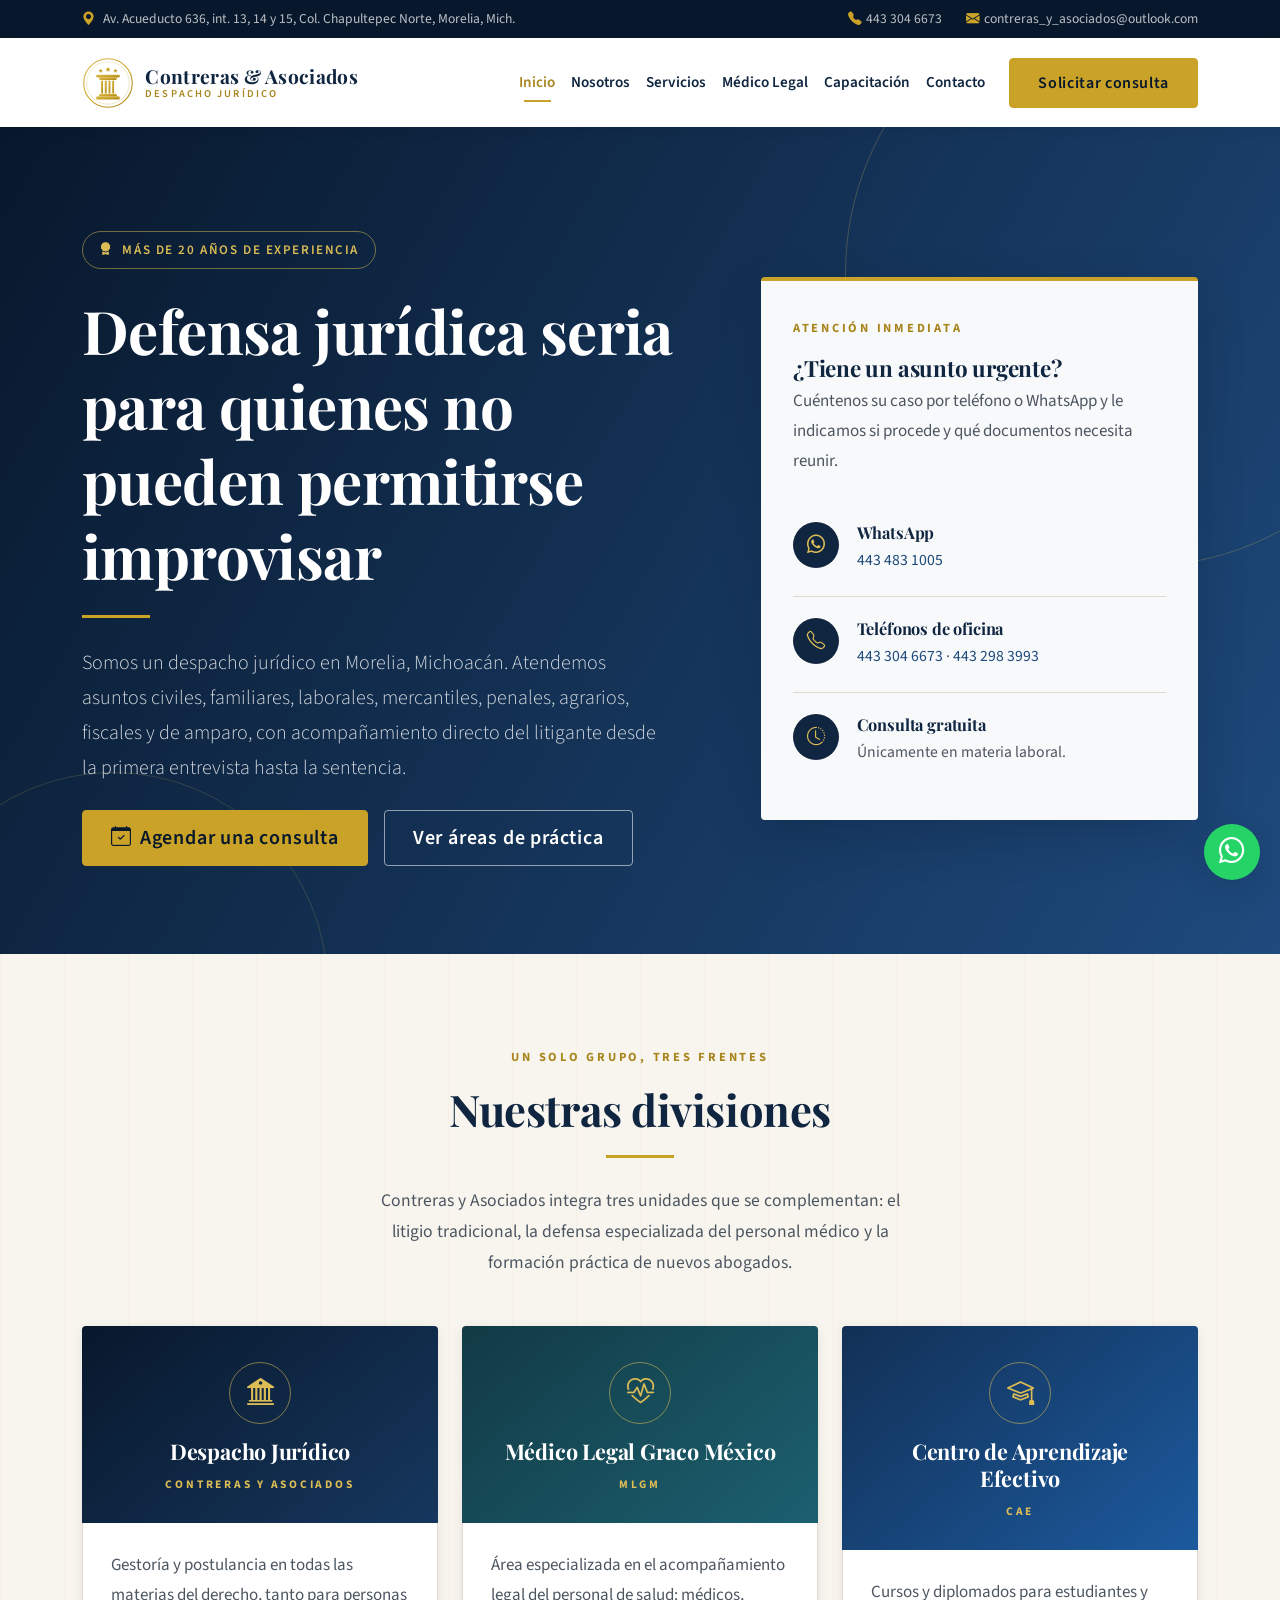
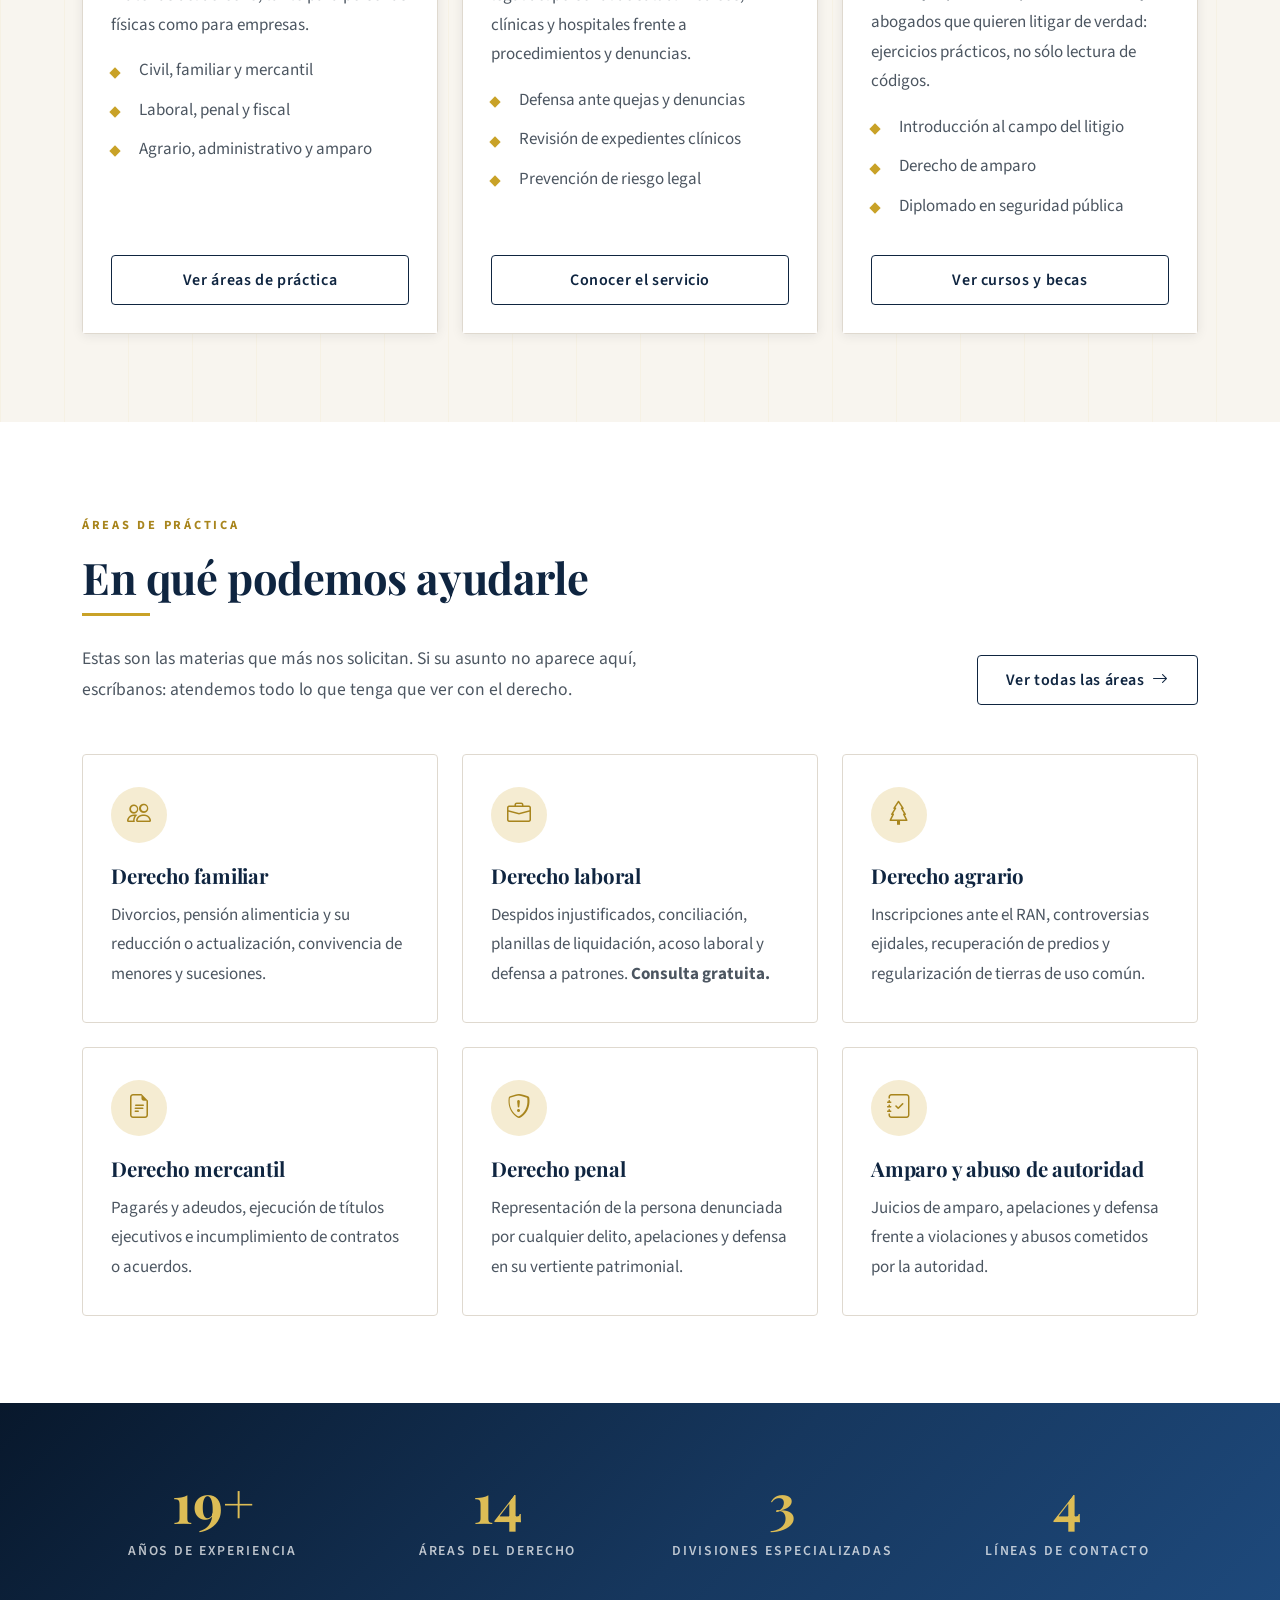
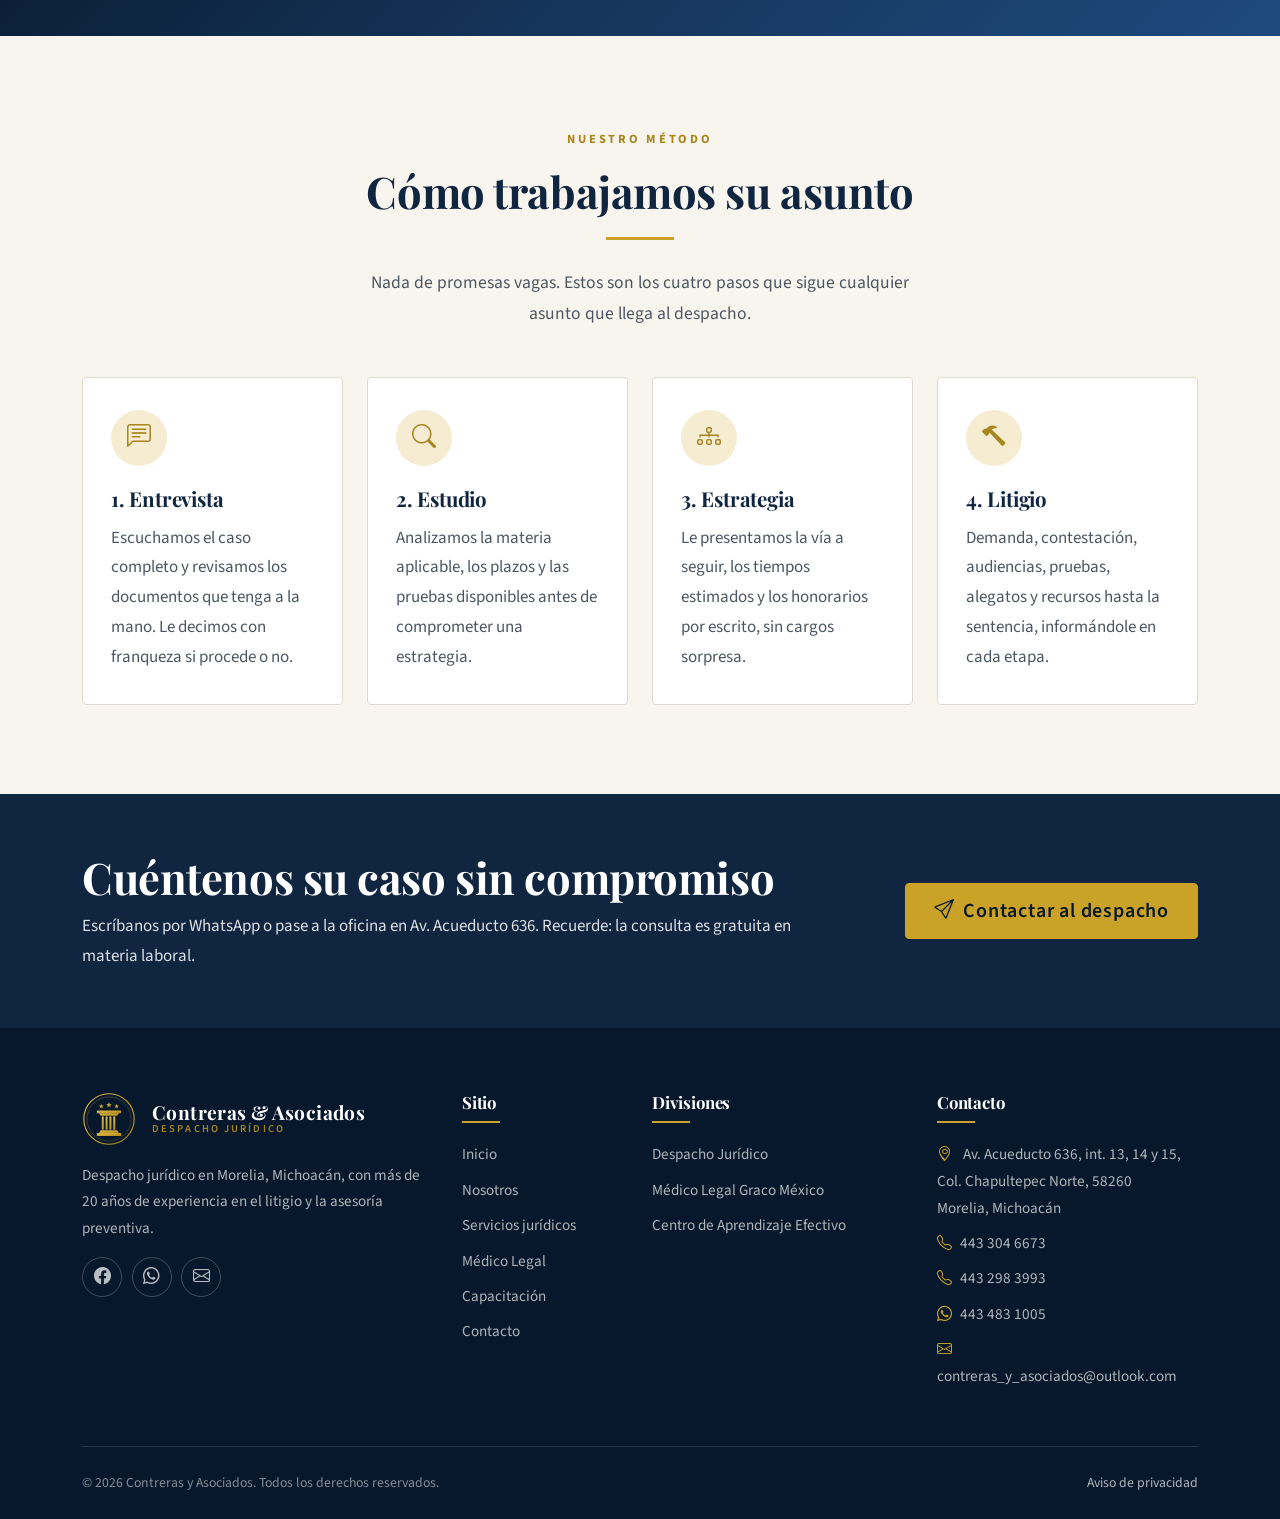
==== index.html @ 9a917458 "feat: sitio web institucional de Contreras y Asociados Sitio estatico con HTML, Bootstrap 5 y JavaSc" ====
<!DOCTYPE html>
<html lang="es-MX">
<head>
  <meta charset="utf-8">
  <meta name="viewport" content="width=device-width, initial-scale=1">
  <title>Contreras y Asociados | Despacho Jurídico en Morelia, Michoacán</title>
  <meta name="description" content="Despacho jurídico en Morelia con más de 20 años de experiencia en materia civil, familiar, laboral, mercantil, penal, agraria, fiscal y amparo. Servicio médico legal y capacitación para abogados.">
  <meta name="author" content="Contreras y Asociados">
  <link rel="canonical" href="https://jruiz971.github.io/web-despacho-juridico/">

  <meta property="og:type" content="website">
  <meta property="og:locale" content="es_MX">
  <meta property="og:site_name" content="Contreras y Asociados">
  <meta property="og:title" content="Contreras y Asociados | Despacho Jurídico en Morelia">
  <meta property="og:description" content="Más de 20 años defendiendo a personas y empresas en Michoacán. Asesoría jurídica, servicio médico legal y capacitación para abogados.">

  <link rel="icon" href="assets/img/favicon.svg" type="image/svg+xml">

  <link rel="preconnect" href="https://fonts.googleapis.com">
  <link rel="preconnect" href="https://fonts.gstatic.com" crossorigin>
  <link href="https://fonts.googleapis.com/css2?family=Playfair+Display:wght@600;700&family=Source+Sans+3:wght@400;600;700&display=swap" rel="stylesheet">
  <link href="https://cdn.jsdelivr.net/npm/bootstrap@5.3.3/dist/css/bootstrap.min.css" rel="stylesheet" integrity="sha384-QWTKZyjpPEjISv5WaRU9OFeRpok6YctnYmDr5pNlyT2bRjXh0JMhjY6hW+ALEwIH" crossorigin="anonymous">
  <link href="https://cdn.jsdelivr.net/npm/bootstrap-icons@1.11.3/font/bootstrap-icons.min.css" rel="stylesheet">
  <link href="assets/css/styles.css" rel="stylesheet">

  <script type="application/ld+json">
  {
    "@context": "https://schema.org",
    "@type": "LegalService",
    "name": "Contreras y Asociados",
    "description": "Despacho jurídico con más de 20 años de experiencia en Morelia, Michoacán.",
    "areaServed": "Michoacán, México",
    "address": {
      "@type": "PostalAddress",
      "streetAddress": "Av. Acueducto 636, interior 13, 14 y 15, Col. Chapultepec Norte",
      "addressLocality": "Morelia",
      "addressRegion": "Michoacán",
      "postalCode": "58260",
      "addressCountry": "MX"
    },
    "telephone": ["+52-443-304-6673", "+52-443-298-3993", "+52-443-483-1005"],
    "email": "contreras_y_asociados@outlook.com",
    "sameAs": ["https://www.facebook.com/ContrerasyAsociadosoficial"]
  }
  </script>
</head>
<body>
  <a class="enlace-saltar" href="#contenido">Saltar al contenido principal</a>

  <!-- ===================== Barra superior ===================== -->
  <div class="barra-superior d-none d-lg-block">
    <div class="container d-flex justify-content-between align-items-center">
      <span>
        <i class="bi bi-geo-alt-fill texto-oro me-1"></i>
        Av. Acueducto 636, int. 13, 14 y 15, Col. Chapultepec Norte, Morelia, Mich.
      </span>
      <span class="d-flex gap-4">
        <a href="tel:+524433046673"><i class="bi bi-telephone-fill texto-oro me-1"></i>443 304 6673</a>
        <a href="mailto:contreras_y_asociados@outlook.com"><i class="bi bi-envelope-fill texto-oro me-1"></i>contreras_y_asociados@outlook.com</a>
      </span>
    </div>
  </div>

  <!-- ===================== Navegación ===================== -->
  <nav class="navbar navbar-expand-xl navbar-despacho sticky-top">
    <div class="container">
      <a class="navbar-brand" href="index.html">
        <img src="assets/img/logo.svg" alt="" class="marca-logo" width="52" height="52">
        <span class="marca-nombre">
          Contreras &amp; Asociados
          <span class="marca-bajada">Despacho Jurídico</span>
        </span>
      </a>

      <button class="navbar-toggler" type="button" data-bs-toggle="collapse"
              data-bs-target="#menuPrincipal" aria-controls="menuPrincipal"
              aria-expanded="false" aria-label="Abrir menú de navegación">
        <span class="navbar-toggler-icon"></span>
      </button>

      <div class="collapse navbar-collapse" id="menuPrincipal">
        <ul class="navbar-nav ms-auto align-items-xl-center">
          <li class="nav-item"><a class="nav-link" href="index.html">Inicio</a></li>
          <li class="nav-item"><a class="nav-link" href="nosotros.html">Nosotros</a></li>
          <li class="nav-item"><a class="nav-link" href="servicios.html">Servicios</a></li>
          <li class="nav-item"><a class="nav-link" href="medico-legal.html">Médico Legal</a></li>
          <li class="nav-item"><a class="nav-link" href="cae.html">Capacitación</a></li>
          <li class="nav-item"><a class="nav-link" href="contacto.html">Contacto</a></li>
          <li class="nav-item ms-xl-3 mt-3 mt-xl-0">
            <a class="btn btn-oro w-100" href="contacto.html#formulario">Solicitar consulta</a>
          </li>
        </ul>
      </div>
    </div>
  </nav>

  <main id="contenido">

    <!-- ===================== Hero ===================== -->
    <section class="hero">
      <div class="container hero-contenido">
        <div class="row align-items-center g-5">
          <div class="col-lg-7">
            <span class="hero-sello">
              <i class="bi bi-award-fill"></i> Más de 20 años de experiencia
            </span>
            <h1>Defensa jurídica seria para quienes no pueden permitirse improvisar</h1>
            <hr class="regla-oro">
            <p class="lead">
              Somos un despacho jurídico en Morelia, Michoacán. Atendemos asuntos civiles,
              familiares, laborales, mercantiles, penales, agrarios, fiscales y de amparo,
              con acompañamiento directo del litigante desde la primera entrevista hasta la
              sentencia.
            </p>
            <div class="d-flex flex-wrap gap-3 mt-4">
              <a class="btn btn-oro btn-lg" href="contacto.html#formulario">
                <i class="bi bi-calendar-check me-2"></i>Agendar una consulta
              </a>
              <a class="btn btn-contorno-claro btn-lg" href="servicios.html">
                Ver áreas de práctica
              </a>
            </div>
          </div>

          <div class="col-lg-5">
            <div class="hero-tarjeta">
              <span class="eyebrow">Atención inmediata</span>
              <h2>¿Tiene un asunto urgente?</h2>
              <p class="mb-4">
                Cuéntenos su caso por teléfono o WhatsApp y le indicamos si procede
                y qué documentos necesita reunir.
              </p>

              <div class="bloque-contacto">
                <span class="icono-contacto"><i class="bi bi-whatsapp"></i></span>
                <div>
                  <h3>WhatsApp</h3>
                  <p><a href="https://wa.me/524434831005" target="_blank" rel="noopener">443 483 1005</a></p>
                </div>
              </div>

              <div class="bloque-contacto">
                <span class="icono-contacto"><i class="bi bi-telephone"></i></span>
                <div>
                  <h3>Teléfonos de oficina</h3>
                  <p>
                    <a href="tel:+524433046673">443 304 6673</a> ·
                    <a href="tel:+524432983993">443 298 3993</a>
                  </p>
                </div>
              </div>

              <div class="bloque-contacto">
                <span class="icono-contacto"><i class="bi bi-clock-history"></i></span>
                <div>
                  <h3>Consulta gratuita</h3>
                  <p>Únicamente en materia laboral.</p>
                </div>
              </div>
            </div>
          </div>
        </div>
      </div>
    </section>

    <!-- ===================== Las tres divisiones ===================== -->
    <section class="seccion fondo-marfil patron-columnas">
      <div class="container">
        <div class="text-center revelar">
          <span class="eyebrow">Un solo grupo, tres frentes</span>
          <h2 class="titulo-seccion">Nuestras divisiones</h2>
          <hr class="regla-oro mx-auto">
          <p class="entradilla">
            Contreras y Asociados integra tres unidades que se complementan: el litigio
            tradicional, la defensa especializada del personal médico y la formación
            práctica de nuevos abogados.
          </p>
        </div>

        <div class="row g-4 mt-4">
          <div class="col-lg-4 revelar">
            <article class="tarjeta-division">
              <div class="division-cabecera division-juridico">
                <span class="division-icono"><i class="bi bi-bank2"></i></span>
                <h3>Despacho Jurídico</h3>
                <span class="division-siglas">Contreras y Asociados</span>
              </div>
              <div class="division-cuerpo">
                <p>
                  Gestoría y postulancia en todas las materias del derecho, tanto para
                  personas físicas como para empresas.
                </p>
                <ul class="lista-marcada">
                  <li>Civil, familiar y mercantil</li>
                  <li>Laboral, penal y fiscal</li>
                  <li>Agrario, administrativo y amparo</li>
                </ul>
                <a class="btn btn-contorno-azul w-100" href="servicios.html">
                  Ver áreas de práctica
                </a>
              </div>
            </article>
          </div>

          <div class="col-lg-4 revelar">
            <article class="tarjeta-division">
              <div class="division-cabecera division-medico">
                <span class="division-icono"><i class="bi bi-heart-pulse"></i></span>
                <h3>Médico Legal Graco México</h3>
                <span class="division-siglas">MLGM</span>
              </div>
              <div class="division-cuerpo">
                <p>
                  Área especializada en el acompañamiento legal del personal de salud:
                  médicos, clínicas y hospitales frente a procedimientos y denuncias.
                </p>
                <ul class="lista-marcada">
                  <li>Defensa ante quejas y denuncias</li>
                  <li>Revisión de expedientes clínicos</li>
                  <li>Prevención de riesgo legal</li>
                </ul>
                <a class="btn btn-contorno-azul w-100" href="medico-legal.html">
                  Conocer el servicio
                </a>
              </div>
            </article>
          </div>

          <div class="col-lg-4 revelar">
            <article class="tarjeta-division">
              <div class="division-cabecera division-cae">
                <span class="division-icono"><i class="bi bi-mortarboard"></i></span>
                <h3>Centro de Aprendizaje Efectivo</h3>
                <span class="division-siglas">CAE</span>
              </div>
              <div class="division-cuerpo">
                <p>
                  Cursos y diplomados para estudiantes y abogados que quieren litigar de
                  verdad: ejercicios prácticos, no sólo lectura de códigos.
                </p>
                <ul class="lista-marcada">
                  <li>Introducción al campo del litigio</li>
                  <li>Derecho de amparo</li>
                  <li>Diplomado en seguridad pública</li>
                </ul>
                <a class="btn btn-contorno-azul w-100" href="cae.html">
                  Ver cursos y becas
                </a>
              </div>
            </article>
          </div>
        </div>
      </div>
    </section>

    <!-- ===================== Áreas destacadas ===================== -->
    <section class="seccion">
      <div class="container">
        <div class="row align-items-end mb-5 revelar">
          <div class="col-lg-8">
            <span class="eyebrow">Áreas de práctica</span>
            <h2 class="titulo-seccion mb-2">En qué podemos ayudarle</h2>
            <hr class="regla-oro">
            <p class="entradilla mb-0">
              Estas son las materias que más nos solicitan. Si su asunto no aparece
              aquí, escríbanos: atendemos todo lo que tenga que ver con el derecho.
            </p>
          </div>
          <div class="col-lg-4 text-lg-end mt-4 mt-lg-0">
            <a class="btn btn-contorno-azul" href="servicios.html">
              Ver todas las áreas <i class="bi bi-arrow-right ms-1"></i>
            </a>
          </div>
        </div>

        <div class="row g-4">
          <div class="col-md-6 col-lg-4 revelar">
            <article class="tarjeta">
              <span class="icono-tarjeta"><i class="bi bi-people"></i></span>
              <h3>Derecho familiar</h3>
              <p>
                Divorcios, pensión alimenticia y su reducción o actualización,
                convivencia de menores y sucesiones.
              </p>
            </article>
          </div>

          <div class="col-md-6 col-lg-4 revelar">
            <article class="tarjeta">
              <span class="icono-tarjeta"><i class="bi bi-briefcase"></i></span>
              <h3>Derecho laboral</h3>
              <p>
                Despidos injustificados, conciliación, planillas de liquidación, acoso
                laboral y defensa a patrones. <strong>Consulta gratuita.</strong>
              </p>
            </article>
          </div>

          <div class="col-md-6 col-lg-4 revelar">
            <article class="tarjeta">
              <span class="icono-tarjeta"><i class="bi bi-tree"></i></span>
              <h3>Derecho agrario</h3>
              <p>
                Inscripciones ante el RAN, controversias ejidales, recuperación de
                predios y regularización de tierras de uso común.
              </p>
            </article>
          </div>

          <div class="col-md-6 col-lg-4 revelar">
            <article class="tarjeta">
              <span class="icono-tarjeta"><i class="bi bi-file-earmark-text"></i></span>
              <h3>Derecho mercantil</h3>
              <p>
                Pagarés y adeudos, ejecución de títulos ejecutivos e incumplimiento
                de contratos o acuerdos.
              </p>
            </article>
          </div>

          <div class="col-md-6 col-lg-4 revelar">
            <article class="tarjeta">
              <span class="icono-tarjeta"><i class="bi bi-shield-exclamation"></i></span>
              <h3>Derecho penal</h3>
              <p>
                Representación de la persona denunciada por cualquier delito,
                apelaciones y defensa en su vertiente patrimonial.
              </p>
            </article>
          </div>

          <div class="col-md-6 col-lg-4 revelar">
            <article class="tarjeta">
              <span class="icono-tarjeta"><i class="bi bi-journal-check"></i></span>
              <h3>Amparo y abuso de autoridad</h3>
              <p>
                Juicios de amparo, apelaciones y defensa frente a violaciones y
                abusos cometidos por la autoridad.
              </p>
            </article>
          </div>
        </div>
      </div>
    </section>

    <!-- ===================== Trayectoria ===================== -->
    <section class="seccion-compacta fondo-degradado">
      <div class="container">
        <div class="row g-4">
          <div class="col-6 col-lg-3 revelar">
            <div class="contador">
              <span class="contador-numero"><span data-objetivo="20">0</span>+</span>
              <span class="contador-etiqueta">Años de experiencia</span>
            </div>
          </div>
          <div class="col-6 col-lg-3 revelar">
            <div class="contador">
              <span class="contador-numero" data-objetivo="15">0</span>
              <span class="contador-etiqueta">Áreas del derecho</span>
            </div>
          </div>
          <div class="col-6 col-lg-3 revelar">
            <div class="contador">
              <span class="contador-numero" data-objetivo="3">0</span>
              <span class="contador-etiqueta">Divisiones especializadas</span>
            </div>
          </div>
          <div class="col-6 col-lg-3 revelar">
            <div class="contador">
              <!-- Si se publica una quinta línea, actualizar también contacto.html -->
              <span class="contador-numero" data-objetivo="4">0</span>
              <span class="contador-etiqueta">Líneas de contacto</span>
            </div>
          </div>
        </div>
      </div>
    </section>

    <!-- ===================== Cómo trabajamos ===================== -->
    <section class="seccion fondo-marfil">
      <div class="container">
        <div class="text-center revelar">
          <span class="eyebrow">Nuestro método</span>
          <h2 class="titulo-seccion">Cómo trabajamos su asunto</h2>
          <hr class="regla-oro mx-auto">
          <p class="entradilla">
            Nada de promesas vagas. Estos son los cuatro pasos que sigue cualquier
            asunto que llega al despacho.
          </p>
        </div>

        <div class="row g-4 mt-4">
          <div class="col-md-6 col-lg-3 revelar">
            <article class="tarjeta">
              <span class="icono-tarjeta"><i class="bi bi-chat-left-text"></i></span>
              <h3>1. Entrevista</h3>
              <p>
                Escuchamos el caso completo y revisamos los documentos que tenga a la
                mano. Le decimos con franqueza si procede o no.
              </p>
            </article>
          </div>
          <div class="col-md-6 col-lg-3 revelar">
            <article class="tarjeta">
              <span class="icono-tarjeta"><i class="bi bi-search"></i></span>
              <h3>2. Estudio</h3>
              <p>
                Analizamos la materia aplicable, los plazos y las pruebas
                disponibles antes de comprometer una estrategia.
              </p>
            </article>
          </div>
          <div class="col-md-6 col-lg-3 revelar">
            <article class="tarjeta">
              <span class="icono-tarjeta"><i class="bi bi-diagram-3"></i></span>
              <h3>3. Estrategia</h3>
              <p>
                Le presentamos la vía a seguir, los tiempos estimados y los
                honorarios por escrito, sin cargos sorpresa.
              </p>
            </article>
          </div>
          <div class="col-md-6 col-lg-3 revelar">
            <article class="tarjeta">
              <span class="icono-tarjeta"><i class="bi bi-hammer"></i></span>
              <h3>4. Litigio</h3>
              <p>
                Demanda, contestación, audiencias, pruebas, alegatos y recursos
                hasta la sentencia, informándole en cada etapa.
              </p>
            </article>
          </div>
        </div>
      </div>
    </section>

    <!-- ===================== Llamado a la acción ===================== -->
    <section class="seccion-compacta fondo-azul">
      <div class="container">
        <div class="row align-items-center g-4 revelar">
          <div class="col-lg-8">
            <h2 class="titulo-seccion mb-2">Cuéntenos su caso sin compromiso</h2>
            <p class="mb-0">
              Escríbanos por WhatsApp o pase a la oficina en Av. Acueducto 636.
              Recuerde: la consulta es gratuita en materia laboral.
            </p>
          </div>
          <div class="col-lg-4 text-lg-end">
            <a class="btn btn-oro btn-lg" href="contacto.html#formulario">
              <i class="bi bi-send me-2"></i>Contactar al despacho
            </a>
          </div>
        </div>
      </div>
    </section>

  </main>

  <!-- ===================== Pie de página ===================== -->
  <footer class="pie">
    <div class="container">
      <div class="row g-4">
        <div class="col-lg-4">
          <div class="d-flex align-items-center gap-3 mb-3">
            <img src="assets/img/logo.svg" alt="" width="54" height="54">
            <span class="marca-nombre text-white">
              Contreras &amp; Asociados
              <span class="marca-bajada">Despacho Jurídico</span>
            </span>
          </div>
          <p>
            Despacho jurídico en Morelia, Michoacán, con más de 20 años de experiencia
            en el litigio y la asesoría preventiva.
          </p>
          <div class="redes-sociales mt-3">
            <a href="https://www.facebook.com/ContrerasyAsociadosoficial" target="_blank"
               rel="noopener" aria-label="Facebook de Contreras y Asociados">
              <i class="bi bi-facebook"></i>
            </a>
            <a href="https://wa.me/524434831005" target="_blank" rel="noopener"
               aria-label="WhatsApp de Contreras y Asociados">
              <i class="bi bi-whatsapp"></i>
            </a>
            <a href="mailto:contreras_y_asociados@outlook.com"
               aria-label="Correo de Contreras y Asociados">
              <i class="bi bi-envelope"></i>
            </a>
          </div>
        </div>

        <div class="col-6 col-lg-2">
          <h4>Sitio</h4>
          <ul class="pie-enlaces">
            <li><a href="index.html">Inicio</a></li>
            <li><a href="nosotros.html">Nosotros</a></li>
            <li><a href="servicios.html">Servicios jurídicos</a></li>
            <li><a href="medico-legal.html">Médico Legal</a></li>
            <li><a href="cae.html">Capacitación</a></li>
            <li><a href="contacto.html">Contacto</a></li>
          </ul>
        </div>

        <div class="col-6 col-lg-3">
          <h4>Divisiones</h4>
          <ul class="pie-enlaces">
            <li><a href="servicios.html">Despacho Jurídico</a></li>
            <li><a href="medico-legal.html">Médico Legal Graco México</a></li>
            <li><a href="cae.html">Centro de Aprendizaje Efectivo</a></li>
          </ul>
        </div>

        <div class="col-lg-3">
          <h4>Contacto</h4>
          <ul class="pie-enlaces">
            <li>
              <i class="bi bi-geo-alt texto-oro me-2"></i>
              Av. Acueducto 636, int. 13, 14 y 15,<br>
              Col. Chapultepec Norte, 58260<br>
              Morelia, Michoacán
            </li>
            <li><i class="bi bi-telephone texto-oro me-2"></i><a href="tel:+524433046673">443 304 6673</a></li>
            <li><i class="bi bi-telephone texto-oro me-2"></i><a href="tel:+524432983993">443 298 3993</a></li>
            <li><i class="bi bi-whatsapp texto-oro me-2"></i><a href="https://wa.me/524434831005" target="_blank" rel="noopener">443 483 1005</a></li>
            <li><i class="bi bi-envelope texto-oro me-2"></i><a href="mailto:contreras_y_asociados@outlook.com">contreras_y_asociados@outlook.com</a></li>
          </ul>
        </div>
      </div>

      <div class="pie-legal">
        <div class="row gy-2 align-items-center">
          <div class="col-md-8">
            &copy; <span data-anio-actual>2026</span> Contreras y Asociados. Todos los derechos reservados.
          </div>
          <div class="col-md-4 text-md-end">
            <a href="aviso-de-privacidad.html">Aviso de privacidad</a>
          </div>
        </div>
      </div>
    </div>
  </footer>

  <a class="boton-whatsapp" href="https://wa.me/524434831005" target="_blank"
     rel="noopener" aria-label="Escribir por WhatsApp">
    <i class="bi bi-whatsapp"></i>
  </a>
  <button class="boton-arriba" type="button" data-boton-arriba aria-label="Volver arriba">
    <i class="bi bi-arrow-up"></i>
  </button>

  <script src="https://cdn.jsdelivr.net/npm/bootstrap@5.3.3/dist/js/bootstrap.bundle.min.js" integrity="sha384-YvpcrYf0tY3lHB60NNkmXc5s9fDVZLESaAA55NDzOxhy9GkcIdslK1eN7N6jIeHz" crossorigin="anonymous"></script>
  <script src="assets/js/main.js"></script>
</body>
</html>
---- assets/css/styles.css ----
/* =========================================================================
   Contreras y Asociados — Hoja de estilos principal
   Identidad: azul marino profundo + dorado, tipografia serif clasica.
   Depende de Bootstrap 5.3 (cargado por CDN antes que este archivo).
   ========================================================================= */

/* -------------------------------------------------------------------------
   1. Variables de marca
   ------------------------------------------------------------------------- */
:root {
  --azul-900: #08182c;
  --azul-800: #0f2540;
  --azul-700: #16375e;
  --azul-600: #1e4a7d;
  --azul-100: #e7edf4;

  --oro-600: #a8851d;
  --oro-500: #c9a227;
  --oro-400: #dcbc55;
  --oro-100: #f5ecd2;

  --marfil: #f8f5ef;
  --gris-texto: #4c5661;
  --gris-borde: #dfd9cf;
  --blanco: #ffffff;

  --fuente-titulo: "Playfair Display", Georgia, "Times New Roman", serif;
  --fuente-texto: "Source Sans 3", "Segoe UI", system-ui, sans-serif;

  --sombra-suave: 0 2px 12px rgba(8, 24, 44, 0.08);
  --sombra-media: 0 10px 30px rgba(8, 24, 44, 0.13);
  --sombra-fuerte: 0 18px 45px rgba(8, 24, 44, 0.22);

  --radio: 4px;
  --alto-navbar: 76px;

  /* Bootstrap override: el color primary del tema */
  --bs-primary: var(--azul-800);
  --bs-primary-rgb: 15, 37, 64;
}

/* -------------------------------------------------------------------------
   2. Base
   ------------------------------------------------------------------------- */
html {
  scroll-behavior: smooth;
  scroll-padding-top: var(--alto-navbar);
}

body {
  font-family: var(--fuente-texto);
  color: var(--gris-texto);
  background-color: var(--blanco);
  font-size: 1.0625rem;
  line-height: 1.75;
  -webkit-font-smoothing: antialiased;
  overflow-x: hidden;
}

h1,
h2,
h3,
h4,
h5,
.fuente-titulo {
  font-family: var(--fuente-titulo);
  color: var(--azul-800);
  font-weight: 700;
  line-height: 1.25;
  letter-spacing: -0.01em;
}

a {
  color: var(--azul-600);
  text-decoration: none;
  transition: color 0.2s ease;
}

a:hover {
  color: var(--oro-600);
}

/* Foco visible y consistente para navegacion por teclado */
a:focus-visible,
button:focus-visible,
input:focus-visible,
select:focus-visible,
textarea:focus-visible {
  outline: 3px solid var(--oro-500);
  outline-offset: 2px;
  border-radius: 2px;
}

.enlace-saltar {
  position: absolute;
  top: -100px;
  left: 1rem;
  z-index: 2000;
  padding: 0.75rem 1.25rem;
  background: var(--azul-800);
  color: var(--blanco);
  transition: top 0.2s ease;
}

.enlace-saltar:focus {
  top: 1rem;
  color: var(--blanco);
}

/* -------------------------------------------------------------------------
   3. Utilidades de marca
   ------------------------------------------------------------------------- */
.fondo-marfil {
  background-color: var(--marfil);
}

.fondo-azul {
  background-color: var(--azul-800);
  color: rgba(255, 255, 255, 0.86);
}

.fondo-azul h1,
.fondo-azul h2,
.fondo-azul h3,
.fondo-azul h4,
.fondo-azul h5 {
  color: var(--blanco);
}

.fondo-degradado {
  background: linear-gradient(135deg, var(--azul-900) 0%, var(--azul-700) 55%, var(--azul-600) 100%);
  color: rgba(255, 255, 255, 0.86);
}

.texto-oro {
  color: var(--oro-500);
}

.texto-azul {
  color: var(--azul-800);
}

.seccion {
  padding: 5.5rem 0;
}

.seccion-compacta {
  padding: 3.5rem 0;
}

/* Filigrana geometrica de fondo, evoca las columnas del logotipo */
.patron-columnas {
  position: relative;
  isolation: isolate;
}

.patron-columnas::before {
  content: "";
  position: absolute;
  inset: 0;
  z-index: -1;
  opacity: 0.07;
  background-image: repeating-linear-gradient(
    90deg,
    var(--oro-400) 0 1px,
    transparent 1px 64px
  );
}

/* -------------------------------------------------------------------------
   4. Encabezados de seccion
   ------------------------------------------------------------------------- */
.eyebrow {
  display: inline-block;
  font-size: 0.78rem;
  font-weight: 700;
  letter-spacing: 0.22em;
  text-transform: uppercase;
  color: var(--oro-600);
  margin-bottom: 0.85rem;
}

.fondo-azul .eyebrow,
.fondo-degradado .eyebrow {
  color: var(--oro-400);
}

.titulo-seccion {
  font-size: clamp(1.9rem, 3.4vw, 2.75rem);
  margin-bottom: 1.15rem;
}

.regla-oro {
  width: 68px;
  height: 3px;
  background: var(--oro-500);
  border: 0;
  opacity: 1;
  margin: 0 0 1.75rem;
}

.regla-oro.mx-auto {
  margin-left: auto;
  margin-right: auto;
}

.entradilla {
  font-size: 1.1rem;
  max-width: 62ch;
}

.text-center .entradilla {
  margin-left: auto;
  margin-right: auto;
}

/* -------------------------------------------------------------------------
   5. Botones
   ------------------------------------------------------------------------- */
.btn {
  font-family: var(--fuente-texto);
  font-weight: 600;
  letter-spacing: 0.04em;
  border-radius: var(--radio);
  padding: 0.75rem 1.75rem;
  transition: transform 0.18s ease, box-shadow 0.18s ease, background-color 0.18s ease,
    color 0.18s ease, border-color 0.18s ease;
}

.btn:hover {
  transform: translateY(-2px);
}

.btn-oro {
  background-color: var(--oro-500);
  border: 1px solid var(--oro-500);
  color: var(--azul-900);
}

.btn-oro:hover,
.btn-oro:focus {
  background-color: var(--oro-400);
  border-color: var(--oro-400);
  color: var(--azul-900);
  box-shadow: var(--sombra-media);
}

.btn-azul {
  background-color: var(--azul-800);
  border: 1px solid var(--azul-800);
  color: var(--blanco);
}

.btn-azul:hover,
.btn-azul:focus {
  background-color: var(--azul-700);
  border-color: var(--azul-700);
  color: var(--blanco);
  box-shadow: var(--sombra-media);
}

.btn-contorno-claro {
  background-color: transparent;
  border: 1px solid rgba(255, 255, 255, 0.55);
  color: var(--blanco);
}

.btn-contorno-claro:hover,
.btn-contorno-claro:focus {
  background-color: var(--blanco);
  border-color: var(--blanco);
  color: var(--azul-800);
}

.btn-contorno-azul {
  background-color: transparent;
  border: 1px solid var(--azul-800);
  color: var(--azul-800);
}

.btn-contorno-azul:hover,
.btn-contorno-azul:focus {
  background-color: var(--azul-800);
  color: var(--blanco);
}

/* -------------------------------------------------------------------------
   6. Barra superior y navegacion
   ------------------------------------------------------------------------- */
.barra-superior {
  background-color: var(--azul-900);
  color: rgba(255, 255, 255, 0.72);
  font-size: 0.85rem;
  padding: 0.45rem 0;
}

.barra-superior a {
  color: rgba(255, 255, 255, 0.72);
}

.barra-superior a:hover {
  color: var(--oro-400);
}

.navbar-despacho {
  background-color: var(--blanco);
  box-shadow: var(--sombra-suave);
  padding: 0.85rem 0;
  transition: padding 0.25s ease, box-shadow 0.25s ease, background-color 0.25s ease;
}

.navbar-despacho.is-scrolled {
  padding: 0.4rem 0;
  box-shadow: var(--sombra-media);
}

.navbar-despacho .navbar-brand {
  display: flex;
  align-items: center;
  gap: 0.7rem;
}

.marca-logo {
  height: 52px;
  width: auto;
  transition: height 0.25s ease;
}

.navbar-despacho.is-scrolled .marca-logo {
  height: 42px;
}

.marca-nombre {
  font-family: var(--fuente-titulo);
  font-size: 1.2rem;
  font-weight: 700;
  color: var(--azul-800);
  line-height: 1.1;
  letter-spacing: 0.02em;
}

.marca-bajada {
  display: block;
  font-family: var(--fuente-texto);
  font-size: 0.66rem;
  font-weight: 600;
  letter-spacing: 0.2em;
  text-transform: uppercase;
  color: var(--oro-600);
}

.navbar-despacho .nav-link {
  font-weight: 600;
  font-size: 0.95rem;
  color: var(--azul-800);
  padding: 0.5rem 0.8rem;
  position: relative;
  white-space: nowrap;
}

.navbar-despacho .nav-link::after {
  content: "";
  position: absolute;
  left: 0.8rem;
  right: 0.8rem;
  bottom: 0.15rem;
  height: 2px;
  background: var(--oro-500);
  transform: scaleX(0);
  transform-origin: left;
  transition: transform 0.25s ease;
}

.navbar-despacho .nav-link:hover::after,
.navbar-despacho .nav-link.active::after {
  transform: scaleX(1);
}

.navbar-despacho .nav-link.active {
  color: var(--oro-600);
}

.navbar-toggler {
  border-color: var(--gris-borde);
}

.navbar-toggler:focus {
  box-shadow: none;
}

.dropdown-menu {
  border: 0;
  border-top: 3px solid var(--oro-500);
  border-radius: 0;
  box-shadow: var(--sombra-media);
  padding: 0.5rem 0;
}

.dropdown-item {
  font-weight: 600;
  font-size: 0.92rem;
  color: var(--azul-800);
  padding: 0.6rem 1.25rem;
}

.dropdown-item:hover,
.dropdown-item:focus {
  background-color: var(--marfil);
  color: var(--oro-600);
}

/* -------------------------------------------------------------------------
   7. Hero
   ------------------------------------------------------------------------- */
.hero {
  position: relative;
  padding: 6.5rem 0 5.5rem;
  background: linear-gradient(120deg, var(--azul-900) 0%, var(--azul-700) 62%, var(--azul-600) 100%);
  color: rgba(255, 255, 255, 0.88);
  overflow: hidden;
}

.hero::after {
  content: "";
  position: absolute;
  top: -18%;
  right: -12%;
  width: 46vw;
  height: 46vw;
  max-width: 620px;
  max-height: 620px;
  border: 1px solid rgba(220, 188, 85, 0.25);
  border-radius: 50%;
  pointer-events: none;
}

.hero::before {
  content: "";
  position: absolute;
  bottom: -30%;
  left: -8%;
  width: 34vw;
  height: 34vw;
  max-width: 430px;
  max-height: 430px;
  border: 1px solid rgba(220, 188, 85, 0.18);
  border-radius: 50%;
  pointer-events: none;
}

.hero-contenido {
  position: relative;
  z-index: 2;
}

.hero h1 {
  font-size: clamp(2.2rem, 5vw, 3.75rem);
  color: var(--blanco);
  margin-bottom: 1.35rem;
}

.hero .lead {
  font-size: clamp(1.05rem, 1.6vw, 1.25rem);
  color: rgba(255, 255, 255, 0.82);
  max-width: 58ch;
}

.hero-sello {
  display: inline-flex;
  align-items: center;
  gap: 0.55rem;
  padding: 0.4rem 1rem;
  border: 1px solid rgba(220, 188, 85, 0.5);
  border-radius: 999px;
  font-size: 0.82rem;
  font-weight: 600;
  letter-spacing: 0.12em;
  text-transform: uppercase;
  color: var(--oro-400);
  margin-bottom: 1.5rem;
}

/* Tarjeta flotante de contacto rapido dentro del hero */
.hero-tarjeta {
  background: rgba(255, 255, 255, 0.97);
  border-top: 4px solid var(--oro-500);
  border-radius: var(--radio);
  box-shadow: var(--sombra-fuerte);
  padding: 2rem;
  color: var(--gris-texto);
}

.hero-tarjeta h2 {
  font-size: 1.4rem;
  margin-bottom: 0.35rem;
}

/* Encabezado interior de las paginas secundarias */
.encabezado-pagina {
  padding: 4.5rem 0 3.5rem;
  background: linear-gradient(120deg, var(--azul-900) 0%, var(--azul-700) 100%);
  color: rgba(255, 255, 255, 0.85);
}

.encabezado-pagina h1 {
  font-size: clamp(2rem, 4vw, 3rem);
  color: var(--blanco);
}

.breadcrumb {
  --bs-breadcrumb-divider-color: rgba(255, 255, 255, 0.45);
  --bs-breadcrumb-item-active-color: var(--oro-400);
  font-size: 0.88rem;
  margin: 0;
}

.breadcrumb a {
  color: rgba(255, 255, 255, 0.7);
}

.breadcrumb a:hover {
  color: var(--oro-400);
}

/* -------------------------------------------------------------------------
   8. Tarjetas
   ------------------------------------------------------------------------- */
.tarjeta {
  position: relative;
  height: 100%;
  background: var(--blanco);
  border: 1px solid var(--gris-borde);
  border-radius: var(--radio);
  padding: 2rem 1.75rem;
  transition: transform 0.25s ease, box-shadow 0.25s ease, border-color 0.25s ease;
}

.tarjeta::before {
  content: "";
  position: absolute;
  top: -1px;
  left: -1px;
  right: -1px;
  height: 3px;
  background: var(--oro-500);
  transform: scaleX(0);
  transform-origin: left;
  transition: transform 0.3s ease;
}

.tarjeta:hover {
  transform: translateY(-6px);
  box-shadow: var(--sombra-media);
  border-color: transparent;
}

.tarjeta:hover::before {
  transform: scaleX(1);
}

.tarjeta h3 {
  font-size: 1.28rem;
  margin-bottom: 0.75rem;
}

.tarjeta p:last-child {
  margin-bottom: 0;
}

.icono-tarjeta {
  display: inline-flex;
  align-items: center;
  justify-content: center;
  width: 56px;
  height: 56px;
  margin-bottom: 1.25rem;
  border-radius: 50%;
  background: var(--oro-100);
  color: var(--oro-600);
  font-size: 1.5rem;
  transition: background-color 0.25s ease, color 0.25s ease;
}

.tarjeta:hover .icono-tarjeta {
  background: var(--azul-800);
  color: var(--oro-400);
}

/* Tarjeta de cada una de las tres divisiones */
.tarjeta-division {
  display: flex;
  flex-direction: column;
  height: 100%;
  border-radius: var(--radio);
  overflow: hidden;
  box-shadow: var(--sombra-suave);
  transition: transform 0.25s ease, box-shadow 0.25s ease;
}

.tarjeta-division:hover {
  transform: translateY(-6px);
  box-shadow: var(--sombra-fuerte);
}

.division-cabecera {
  padding: 2.25rem 1.75rem 1.5rem;
  color: var(--blanco);
  text-align: center;
}

.division-cabecera h3 {
  color: var(--blanco);
  font-size: 1.35rem;
  margin: 0.85rem 0 0.3rem;
}

.division-cabecera .division-siglas {
  font-size: 0.72rem;
  font-weight: 700;
  letter-spacing: 0.24em;
  text-transform: uppercase;
  color: var(--oro-400);
}

.division-juridico {
  background: linear-gradient(140deg, var(--azul-900), var(--azul-700));
}

.division-medico {
  background: linear-gradient(140deg, #123a45, #1c6070);
}

.division-cae {
  background: linear-gradient(140deg, #123055, #1c5a9e);
}

.division-cuerpo {
  flex: 1 1 auto;
  display: flex;
  flex-direction: column;
  padding: 1.75rem;
  background: var(--blanco);
  border: 1px solid var(--gris-borde);
  border-top: 0;
}

.division-cuerpo .lista-marcada {
  flex: 1 1 auto;
}

.division-icono {
  display: inline-flex;
  align-items: center;
  justify-content: center;
  width: 62px;
  height: 62px;
  border-radius: 50%;
  border: 1px solid rgba(220, 188, 85, 0.55);
  color: var(--oro-400);
  font-size: 1.7rem;
}

/* -------------------------------------------------------------------------
   9. Listas
   ------------------------------------------------------------------------- */
.lista-marcada {
  list-style: none;
  padding: 0;
  margin: 0 0 1.5rem;
}

.lista-marcada li {
  position: relative;
  padding-left: 1.75rem;
  margin-bottom: 0.6rem;
}

.lista-marcada li::before {
  content: "";
  position: absolute;
  left: 0;
  top: 0.72em;
  width: 8px;
  height: 8px;
  background: var(--oro-500);
  transform: rotate(45deg);
}

.fondo-azul .lista-marcada li::before,
.fondo-degradado .lista-marcada li::before {
  background: var(--oro-400);
}

/* -------------------------------------------------------------------------
   10. Contadores de trayectoria
   ------------------------------------------------------------------------- */
.contador {
  text-align: center;
  padding: 1rem 0.5rem;
}

.contador-numero {
  font-family: var(--fuente-titulo);
  font-size: clamp(2.4rem, 5vw, 3.4rem);
  font-weight: 700;
  color: var(--oro-400);
  line-height: 1;
  display: block;
}

.contador-etiqueta {
  display: block;
  margin-top: 0.6rem;
  font-size: 0.86rem;
  font-weight: 600;
  letter-spacing: 0.14em;
  text-transform: uppercase;
  color: rgba(255, 255, 255, 0.72);
}

/* -------------------------------------------------------------------------
   11. Areas de practica: buscador y filtros
   ------------------------------------------------------------------------- */
.filtros-areas {
  display: flex;
  flex-wrap: wrap;
  gap: 0.5rem;
  justify-content: center;
  margin-bottom: 2.5rem;
}

.chip-filtro {
  background: transparent;
  border: 1px solid var(--gris-borde);
  border-radius: 999px;
  padding: 0.45rem 1.15rem;
  font-size: 0.9rem;
  font-weight: 600;
  color: var(--azul-800);
  cursor: pointer;
  transition: background-color 0.2s ease, color 0.2s ease, border-color 0.2s ease;
}

.chip-filtro:hover {
  border-color: var(--oro-500);
  color: var(--oro-600);
}

.chip-filtro.activo {
  background: var(--azul-800);
  border-color: var(--azul-800);
  color: var(--blanco);
}

.buscador-areas {
  max-width: 480px;
  margin: 0 auto 1.75rem;
}

.buscador-areas .form-control {
  border-radius: 999px;
  border: 1px solid var(--gris-borde);
  padding: 0.7rem 1.25rem;
}

.buscador-areas .form-control:focus {
  border-color: var(--oro-500);
  box-shadow: 0 0 0 0.2rem rgba(201, 162, 39, 0.18);
}

.area-oculta {
  display: none !important;
}

.sin-resultados {
  padding: 3rem 1rem;
  text-align: center;
  color: var(--gris-texto);
}

/* -------------------------------------------------------------------------
   12. Acordeon
   ------------------------------------------------------------------------- */
.accordion-item {
  border: 1px solid var(--gris-borde);
  border-radius: var(--radio) !important;
  margin-bottom: 0.85rem;
  overflow: hidden;
}

.accordion-button {
  font-family: var(--fuente-titulo);
  font-size: 1.08rem;
  font-weight: 700;
  color: var(--azul-800);
  background: var(--blanco);
  padding: 1.15rem 1.35rem;
}

.accordion-button:not(.collapsed) {
  background: var(--marfil);
  color: var(--oro-600);
  box-shadow: none;
}

.accordion-button:focus {
  box-shadow: none;
  border-color: var(--oro-500);
}

.accordion-button::after {
  width: 1rem;
  height: 1rem;
  background-size: 1rem;
}

.accordion-body {
  padding: 0 1.35rem 1.4rem;
}

/* -------------------------------------------------------------------------
   13. Cursos (CAE)
   ------------------------------------------------------------------------- */
.tarjeta-curso {
  display: flex;
  flex-direction: column;
  height: 100%;
  background: var(--blanco);
  border: 1px solid var(--gris-borde);
  border-radius: var(--radio);
  overflow: hidden;
  transition: transform 0.25s ease, box-shadow 0.25s ease;
}

.tarjeta-curso:hover {
  transform: translateY(-6px);
  box-shadow: var(--sombra-media);
}

.curso-cabecera {
  padding: 1.6rem 1.75rem;
  background: linear-gradient(140deg, var(--azul-800), var(--azul-600));
  color: var(--blanco);
}

.curso-cabecera h3 {
  color: var(--blanco);
  font-size: 1.22rem;
  margin: 0;
}

.curso-modalidad {
  font-size: 0.72rem;
  font-weight: 700;
  letter-spacing: 0.2em;
  text-transform: uppercase;
  color: var(--oro-400);
  display: block;
  margin-bottom: 0.4rem;
}

.curso-cuerpo {
  flex: 1 1 auto;
  display: flex;
  flex-direction: column;
  padding: 1.6rem 1.75rem 1.75rem;
}

.curso-datos {
  list-style: none;
  padding: 0;
  margin: 0 0 1.35rem;
  font-size: 0.95rem;
}

.curso-datos li {
  display: flex;
  justify-content: space-between;
  gap: 1rem;
  padding: 0.55rem 0;
  border-bottom: 1px dashed var(--gris-borde);
}

.curso-datos li:last-child {
  border-bottom: 0;
}

.curso-datos .dato-etiqueta {
  font-weight: 600;
  color: var(--azul-800);
  white-space: nowrap;
}

.curso-datos .dato-valor {
  text-align: right;
}

.insignia-beca {
  display: inline-block;
  padding: 0.28rem 0.8rem;
  border-radius: 999px;
  background: var(--oro-100);
  color: var(--oro-600);
  font-size: 0.78rem;
  font-weight: 700;
  letter-spacing: 0.06em;
  text-transform: uppercase;
}

/* -------------------------------------------------------------------------
   14. Organigrama
   ------------------------------------------------------------------------- */
.organigrama {
  --color-linea: var(--gris-borde);
  text-align: center;
}

.organigrama-nivel {
  display: flex;
  flex-wrap: wrap;
  justify-content: center;
  gap: 1.5rem;
  position: relative;
}

/* Conector vertical que baja desde el nivel anterior */
.organigrama-conector {
  width: 2px;
  height: 34px;
  margin: 0 auto;
  background: var(--color-linea);
}

.persona {
  position: relative;
  width: 240px;
  max-width: 100%;
  background: var(--blanco);
  border: 1px solid var(--gris-borde);
  border-top: 3px solid var(--oro-500);
  border-radius: var(--radio);
  padding: 1.5rem 1.25rem 1.35rem;
  transition: transform 0.25s ease, box-shadow 0.25s ease;
}

.persona:hover {
  transform: translateY(-4px);
  box-shadow: var(--sombra-media);
}

/* Nivel con varias ramas: cada tarjeta va dentro de una celda de igual ancho.
   La celda dibuja su tramo de barra horizontal y su bajada vertical, de modo
   que las lineas caen siempre sobre el centro de la tarjeta sin importar
   cuantas coordinaciones haya. */
.organigrama-nivel--ramas {
  display: flex;
  flex-wrap: wrap;
  gap: 0;
  padding-top: 1.5rem;
}

.organigrama-rama {
  position: relative;
  flex: 1 1 0;
  display: flex;
  justify-content: center;
  padding: 1.5rem 0.75rem 0;
}

/* Tramo horizontal: se recorta a la mitad en los extremos */
.organigrama-rama::before {
  content: "";
  position: absolute;
  top: 0;
  left: 0;
  right: 0;
  height: 2px;
  background: var(--color-linea);
}

.organigrama-rama:first-child::before {
  left: 50%;
}

.organigrama-rama:last-child::before {
  right: 50%;
}

/* Bajada vertical hasta la tarjeta */
.organigrama-rama::after {
  content: "";
  position: absolute;
  top: 0;
  left: calc(50% - 1px);
  width: 2px;
  height: 1.5rem;
  background: var(--color-linea);
}

.persona-foto {
  width: 96px;
  height: 96px;
  margin: 0 auto 1rem;
  border-radius: 50%;
  object-fit: cover;
  background: var(--azul-100);
  border: 3px solid var(--marfil);
  box-shadow: 0 0 0 1px var(--gris-borde);
  display: flex;
  align-items: center;
  justify-content: center;
  font-family: var(--fuente-titulo);
  font-size: 1.9rem;
  font-weight: 700;
  color: var(--azul-700);
}

.persona-nombre {
  font-family: var(--fuente-titulo);
  font-size: 1.08rem;
  font-weight: 700;
  color: var(--azul-800);
  margin-bottom: 0.2rem;
}

.persona-cargo {
  font-size: 0.78rem;
  font-weight: 700;
  letter-spacing: 0.12em;
  text-transform: uppercase;
  color: var(--oro-600);
  margin-bottom: 0.6rem;
}

.persona-area {
  font-size: 0.92rem;
  margin-bottom: 0;
}

.persona-pendiente {
  border-top-color: var(--gris-borde);
  border-style: dashed;
  background: var(--marfil);
}

.persona-pendiente .persona-nombre {
  color: var(--gris-texto);
}

/* Las cuatro coordinaciones sólo caben en una fila a partir de 1200px. Por
   debajo se acomodan de dos en dos y se retiran los conectores, que dejarian
   de apuntar a donde deben en cuanto el nivel se parte en varias lineas. */
@media (max-width: 1199.98px) {
  .organigrama-nivel--ramas {
    padding-top: 0;
    gap: 1.5rem 0;
  }

  .organigrama-rama {
    flex: 0 0 50%;
    padding-top: 0;
  }

  .organigrama-rama::before,
  .organigrama-rama::after {
    display: none;
  }
}

@media (max-width: 767.98px) {
  /* En movil el arbol se vuelve una lista vertical */
  .organigrama-conector {
    height: 20px;
  }

  .organigrama-rama {
    flex: 0 0 100%;
  }

  .persona {
    width: 100%;
  }
}

/* -------------------------------------------------------------------------
   15. Contacto
   ------------------------------------------------------------------------- */
.bloque-contacto {
  display: flex;
  gap: 1.1rem;
  align-items: flex-start;
  padding: 1.35rem 0;
  border-bottom: 1px solid var(--gris-borde);
}

.bloque-contacto:last-child {
  border-bottom: 0;
}

.bloque-contacto .icono-contacto {
  flex: 0 0 auto;
  display: inline-flex;
  align-items: center;
  justify-content: center;
  width: 46px;
  height: 46px;
  border-radius: 50%;
  background: var(--azul-800);
  color: var(--oro-400);
  font-size: 1.15rem;
}

.bloque-contacto h3 {
  font-size: 1.02rem;
  margin-bottom: 0.25rem;
}

.bloque-contacto p,
.bloque-contacto ul {
  margin-bottom: 0;
  font-size: 0.98rem;
}

.lista-telefonos {
  list-style: none;
  padding: 0;
  margin: 0;
}

.lista-telefonos li {
  margin-bottom: 0.2rem;
}

.lista-telefonos .etiqueta-linea {
  display: inline-block;
  min-width: 108px;
  font-size: 0.78rem;
  font-weight: 700;
  letter-spacing: 0.08em;
  text-transform: uppercase;
  color: var(--oro-600);
}

.mapa-embebido {
  width: 100%;
  height: 100%;
  min-height: 380px;
  border: 0;
  border-radius: var(--radio);
  filter: grayscale(25%);
  transition: filter 0.3s ease;
}

.mapa-embebido:hover {
  filter: grayscale(0);
}

/* Formulario */
.formulario-contacto {
  background: var(--blanco);
  border: 1px solid var(--gris-borde);
  border-top: 4px solid var(--oro-500);
  border-radius: var(--radio);
  padding: 2.25rem;
  box-shadow: var(--sombra-suave);
}

.form-label {
  font-weight: 600;
  font-size: 0.92rem;
  color: var(--azul-800);
  margin-bottom: 0.35rem;
}

.form-control,
.form-select {
  border: 1px solid var(--gris-borde);
  border-radius: var(--radio);
  padding: 0.7rem 0.9rem;
  font-size: 1rem;
}

.form-control:focus,
.form-select:focus {
  border-color: var(--oro-500);
  box-shadow: 0 0 0 0.2rem rgba(201, 162, 39, 0.18);
}

.nota-privacidad {
  font-size: 0.85rem;
  color: var(--gris-texto);
}

/* Campo trampa contra bots: invisible para personas, visible para robots */
.campo-trampa {
  position: absolute;
  left: -9999px;
  opacity: 0;
  height: 0;
  width: 0;
  overflow: hidden;
}

/* -------------------------------------------------------------------------
   16. Aviso legal destacado
   ------------------------------------------------------------------------- */
.aviso-destacado {
  border-left: 4px solid var(--oro-500);
  background: var(--oro-100);
  padding: 1.25rem 1.5rem;
  border-radius: 0 var(--radio) var(--radio) 0;
  font-size: 0.95rem;
}

/* -------------------------------------------------------------------------
   17. Pie de pagina
   ------------------------------------------------------------------------- */
.pie {
  background: var(--azul-900);
  color: rgba(255, 255, 255, 0.68);
  padding: 4rem 0 0;
  font-size: 0.95rem;
}

.pie h4 {
  color: var(--blanco);
  font-size: 1.05rem;
  margin-bottom: 1.15rem;
  position: relative;
  padding-bottom: 0.65rem;
}

.pie h4::after {
  content: "";
  position: absolute;
  left: 0;
  bottom: 0;
  width: 38px;
  height: 2px;
  background: var(--oro-500);
}

.pie a {
  color: rgba(255, 255, 255, 0.68);
}

.pie a:hover {
  color: var(--oro-400);
}

.pie-enlaces {
  list-style: none;
  padding: 0;
  margin: 0;
}

.pie-enlaces li {
  margin-bottom: 0.55rem;
}

.pie-legal {
  margin-top: 3rem;
  padding: 1.5rem 0;
  border-top: 1px solid rgba(255, 255, 255, 0.12);
  font-size: 0.86rem;
  color: rgba(255, 255, 255, 0.5);
}

.redes-sociales {
  display: flex;
  gap: 0.6rem;
}

.redes-sociales a {
  display: inline-flex;
  align-items: center;
  justify-content: center;
  width: 40px;
  height: 40px;
  border-radius: 50%;
  border: 1px solid rgba(255, 255, 255, 0.22);
  color: rgba(255, 255, 255, 0.72);
  font-size: 1.05rem;
  transition: background-color 0.2s ease, color 0.2s ease, border-color 0.2s ease,
    transform 0.2s ease;
}

.redes-sociales a:hover {
  background: var(--oro-500);
  border-color: var(--oro-500);
  color: var(--azul-900);
  transform: translateY(-3px);
}

/* -------------------------------------------------------------------------
   18. Botones flotantes
   ------------------------------------------------------------------------- */
.boton-whatsapp {
  position: fixed;
  right: 1.25rem;
  bottom: 1.25rem;
  z-index: 1040;
  display: inline-flex;
  align-items: center;
  justify-content: center;
  width: 56px;
  height: 56px;
  border-radius: 50%;
  background: #25d366;
  color: var(--blanco);
  font-size: 1.6rem;
  box-shadow: var(--sombra-media);
  transition: transform 0.2s ease, box-shadow 0.2s ease;
}

.boton-whatsapp:hover {
  color: var(--blanco);
  transform: scale(1.08);
  box-shadow: var(--sombra-fuerte);
}

.boton-arriba {
  position: fixed;
  right: 1.25rem;
  bottom: 5.5rem;
  z-index: 1040;
  display: inline-flex;
  align-items: center;
  justify-content: center;
  width: 46px;
  height: 46px;
  border: 0;
  border-radius: 50%;
  background: var(--azul-800);
  color: var(--blanco);
  font-size: 1.15rem;
  opacity: 0;
  visibility: hidden;
  transform: translateY(12px);
  transition: opacity 0.25s ease, transform 0.25s ease, visibility 0.25s ease,
    background-color 0.2s ease;
}

.boton-arriba.visible {
  opacity: 1;
  visibility: visible;
  transform: translateY(0);
}

.boton-arriba:hover {
  background: var(--oro-500);
  color: var(--azul-900);
}

/* -------------------------------------------------------------------------
   19. Animaciones de entrada
   ------------------------------------------------------------------------- */
.revelar {
  opacity: 0;
  transform: translateY(26px);
  transition: opacity 0.65s ease-out, transform 0.65s ease-out;
  will-change: opacity, transform;
}

.revelar.visible {
  opacity: 1;
  transform: translateY(0);
}

@media (prefers-reduced-motion: reduce) {
  html {
    scroll-behavior: auto;
  }

  .revelar {
    opacity: 1;
    transform: none;
    transition: none;
  }

  .btn:hover,
  .tarjeta:hover,
  .tarjeta-division:hover,
  .tarjeta-curso:hover,
  .persona:hover,
  .redes-sociales a:hover,
  .boton-whatsapp:hover {
    transform: none;
  }
}

/* -------------------------------------------------------------------------
   20. Ajustes responsivos
   ------------------------------------------------------------------------- */
@media (max-width: 991.98px) {
  .seccion {
    padding: 3.75rem 0;
  }

  .hero {
    padding: 4rem 0 3.5rem;
    text-align: center;
  }

  .hero .lead,
  .entradilla {
    margin-left: auto;
    margin-right: auto;
  }

  .hero .regla-oro {
    margin-left: auto;
    margin-right: auto;
  }
}

/* El menu tiene siete elementos: se colapsa a hamburguesa por debajo de xl
   para que no se rompa en portatiles de ~1000px de ancho. */
@media (max-width: 1199.98px) {
  .navbar-despacho .navbar-nav {
    padding-top: 0.75rem;
    border-top: 1px solid var(--gris-borde);
    margin-top: 0.75rem;
  }

  .navbar-despacho .nav-link::after {
    display: none;
  }

  .navbar-despacho .nav-link.active {
    background: var(--marfil);
    border-left: 3px solid var(--oro-500);
  }
}

@media (max-width: 575.98px) {
  body {
    font-size: 1rem;
  }

  .seccion {
    padding: 3rem 0;
  }

  .marca-nombre {
    font-size: 1rem;
  }

  .marca-bajada {
    font-size: 0.58rem;
    letter-spacing: 0.14em;
  }

  .marca-logo {
    height: 44px;
  }

  .formulario-contacto,
  .hero-tarjeta {
    padding: 1.5rem;
  }

  .curso-datos li {
    flex-direction: column;
    gap: 0.15rem;
  }

  .curso-datos .dato-valor {
    text-align: left;
  }

  .boton-whatsapp {
    width: 50px;
    height: 50px;
    font-size: 1.4rem;
  }
}

/* -------------------------------------------------------------------------
   21. Impresion
   ------------------------------------------------------------------------- */
@media print {
  .navbar-despacho,
  .barra-superior,
  .boton-whatsapp,
  .boton-arriba,
  .pie,
  .filtros-areas,
  .buscador-areas {
    display: none !important;
  }

  .revelar {
    opacity: 1;
    transform: none;
  }

  body {
    color: #000;
  }
}
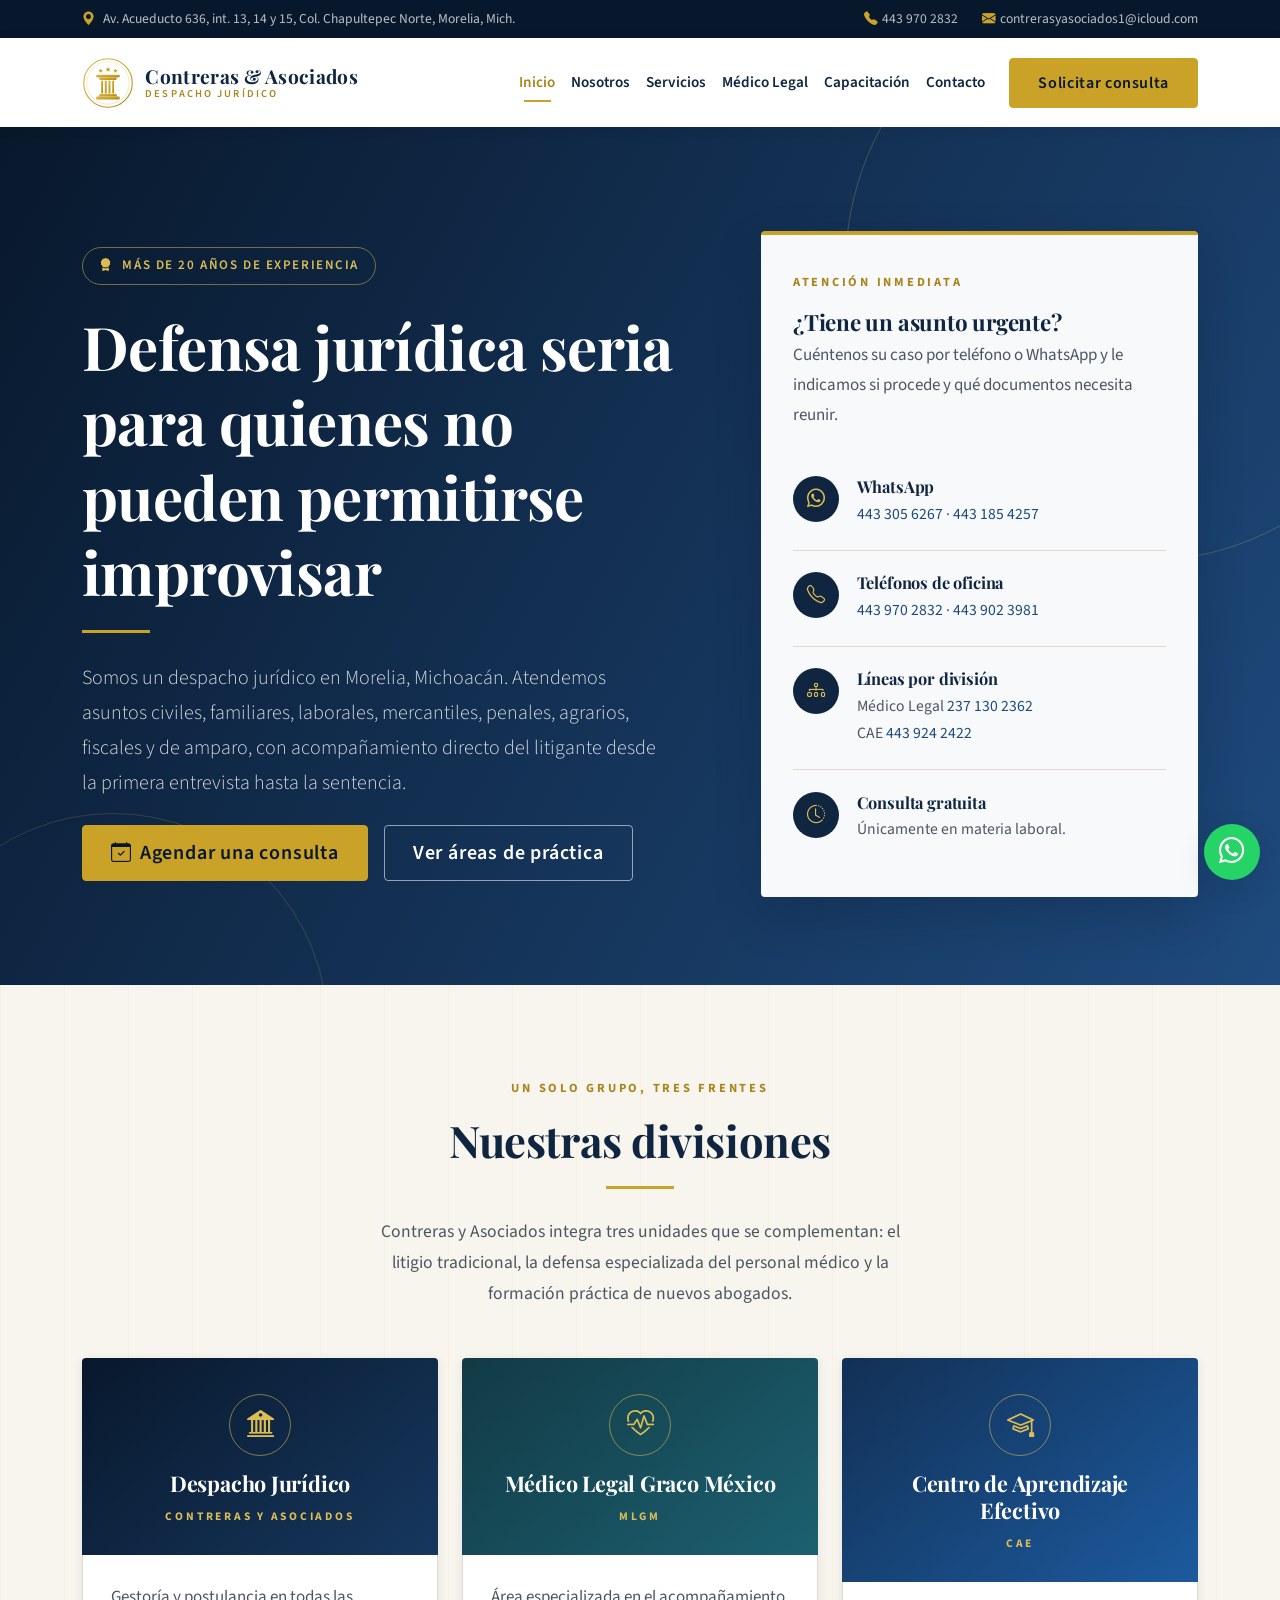
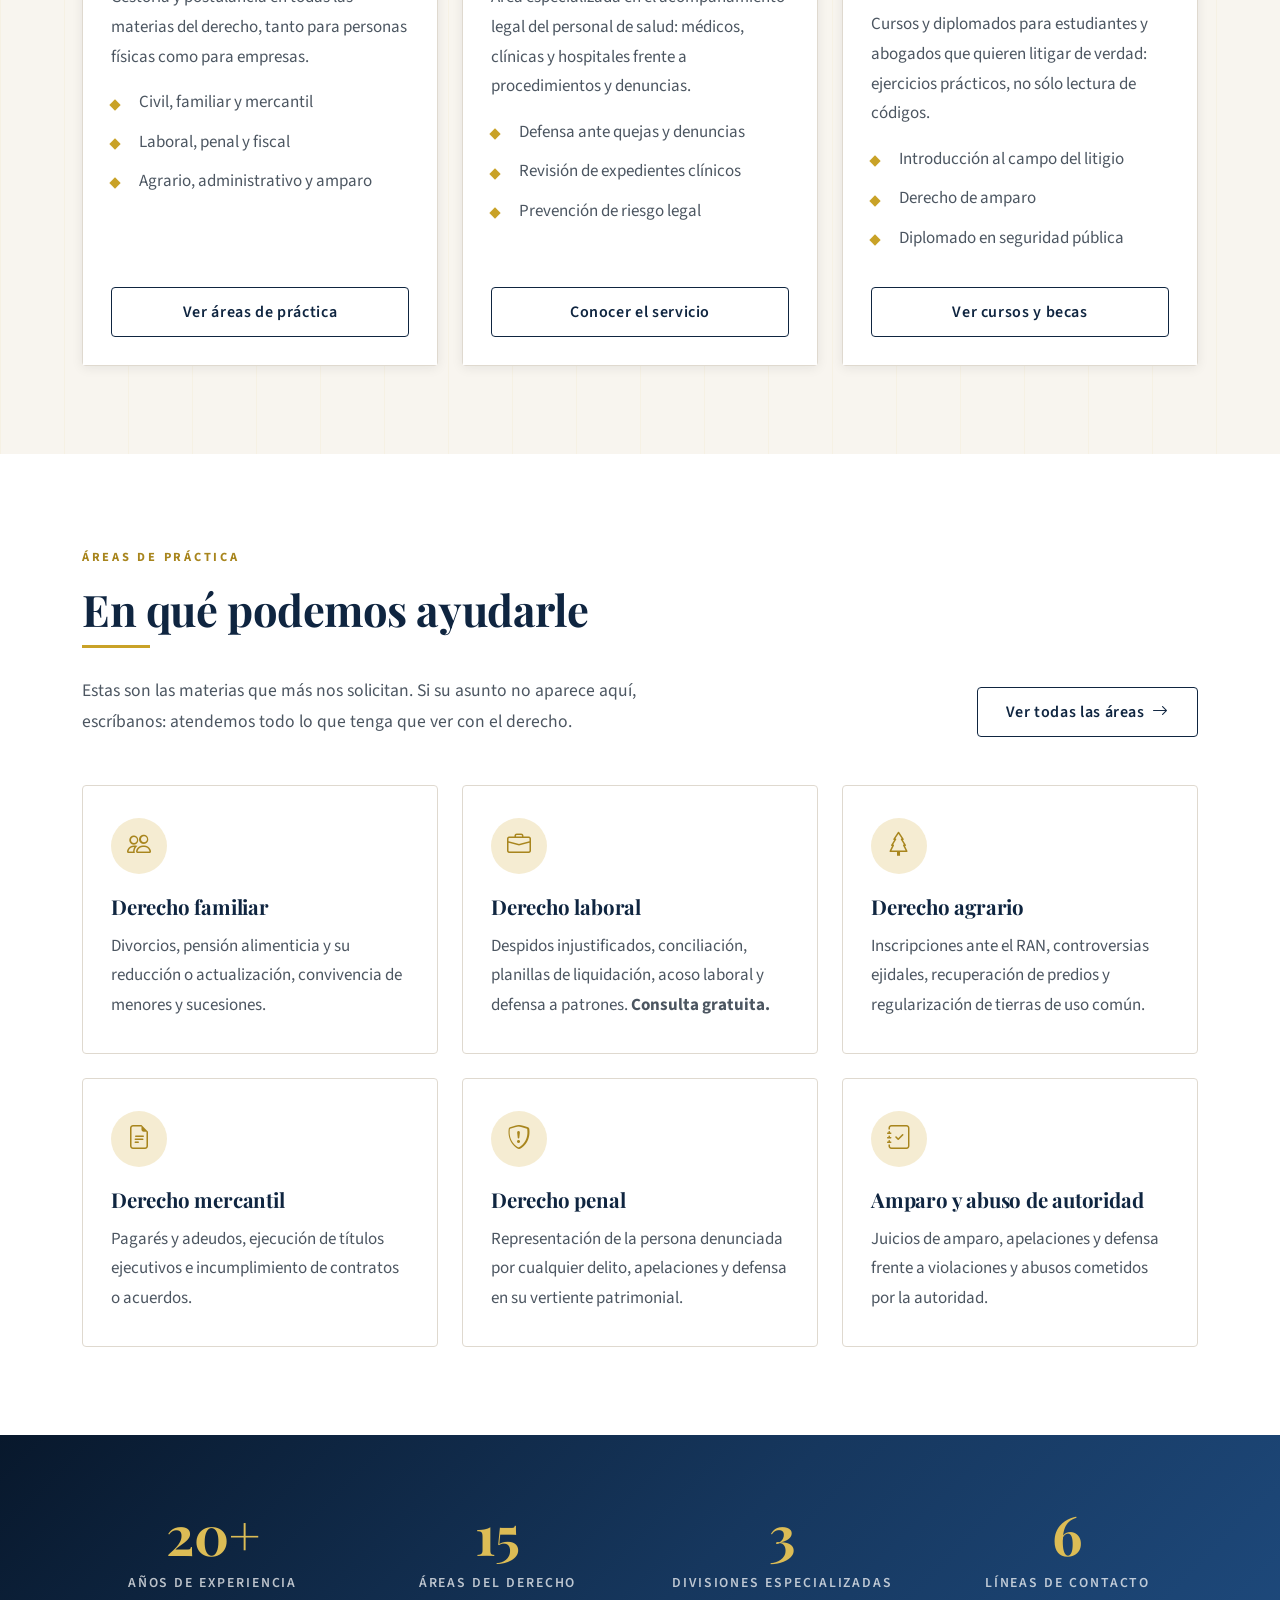
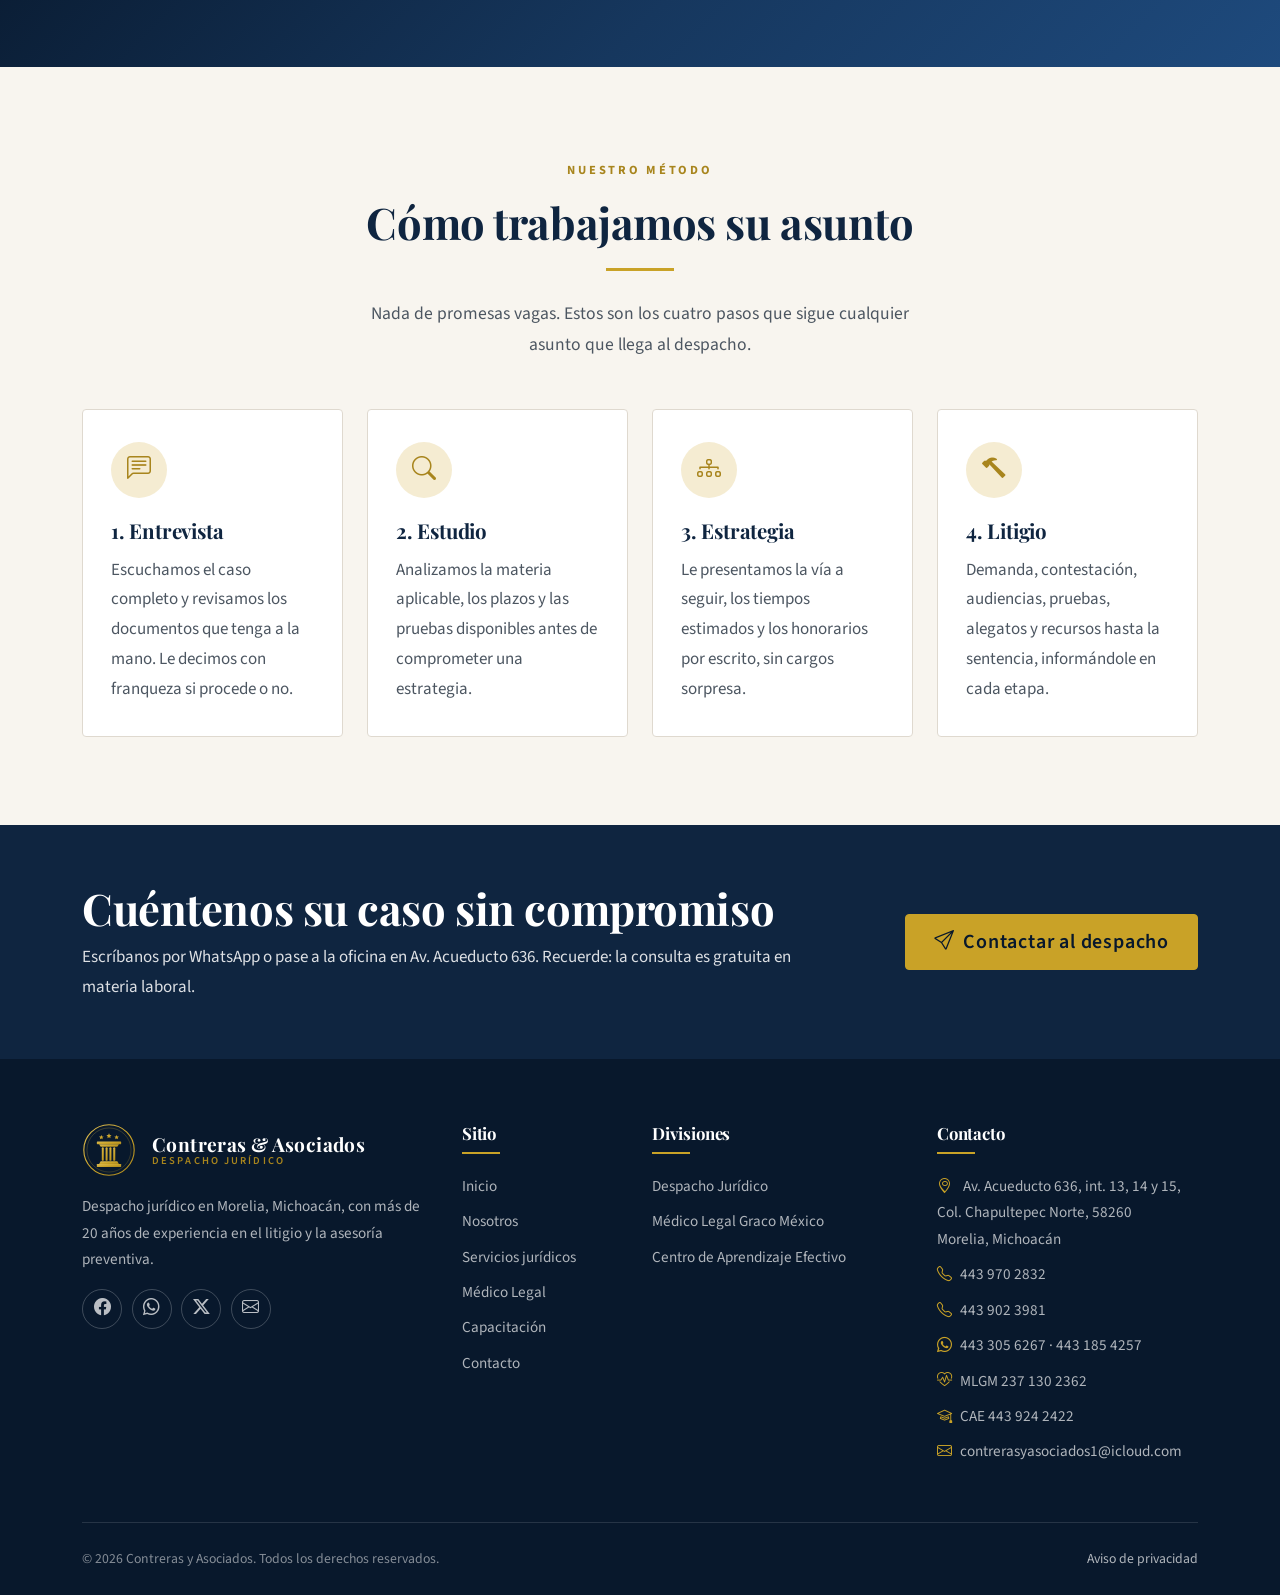
==== commit 788e6fd3: "feat(contacto): actualizar datos de contacto y redes del despacho Sustituye los datos tomados de la " ====
--- a/index.html
+++ b/index.html
@@ -38,9 +38,19 @@
       "postalCode": "58260",
       "addressCountry": "MX"
     },
-    "telephone": ["+52-443-304-6673", "+52-443-298-3993", "+52-443-483-1005"],
-    "email": "contreras_y_asociados@outlook.com",
-    "sameAs": ["https://www.facebook.com/ContrerasyAsociadosoficial"]
+    "telephone": [
+      "+52-443-970-2832",
+      "+52-443-902-3981",
+      "+52-443-305-6267",
+      "+52-443-185-4257",
+      "+52-237-130-2362",
+      "+52-443-924-2422"
+    ],
+    "email": "contrerasyasociados1@icloud.com",
+    "sameAs": [
+      "https://www.facebook.com/profile.php?id=61590984252569",
+      "https://x.com/Contyasoc1"
+    ]
   }
   </script>
 </head>
@@ -55,8 +65,8 @@
         Av. Acueducto 636, int. 13, 14 y 15, Col. Chapultepec Norte, Morelia, Mich.
       </span>
       <span class="d-flex gap-4">
-        <a href="tel:+524433046673"><i class="bi bi-telephone-fill texto-oro me-1"></i>443 304 6673</a>
-        <a href="mailto:contreras_y_asociados@outlook.com"><i class="bi bi-envelope-fill texto-oro me-1"></i>contreras_y_asociados@outlook.com</a>
+        <a href="tel:+524439702832"><i class="bi bi-telephone-fill texto-oro me-1"></i>443 970 2832</a>
+        <a href="mailto:contrerasyasociados1@icloud.com"><i class="bi bi-envelope-fill texto-oro me-1"></i>contrerasyasociados1@icloud.com</a>
       </span>
     </div>
   </div>
@@ -135,7 +145,10 @@
                 <span class="icono-contacto"><i class="bi bi-whatsapp"></i></span>
                 <div>
                   <h3>WhatsApp</h3>
-                  <p><a href="https://wa.me/524434831005" target="_blank" rel="noopener">443 483 1005</a></p>
+                  <p>
+                    <a href="https://wa.me/524433056267" target="_blank" rel="noopener">443 305 6267</a> ·
+                    <a href="https://wa.me/524431854257" target="_blank" rel="noopener">443 185 4257</a>
+                  </p>
                 </div>
               </div>
 
@@ -144,8 +157,19 @@
                 <div>
                   <h3>Teléfonos de oficina</h3>
                   <p>
-                    <a href="tel:+524433046673">443 304 6673</a> ·
-                    <a href="tel:+524432983993">443 298 3993</a>
+                    <a href="tel:+524439702832">443 970 2832</a> ·
+                    <a href="tel:+524439023981">443 902 3981</a>
+                  </p>
+                </div>
+              </div>
+
+              <div class="bloque-contacto">
+                <span class="icono-contacto"><i class="bi bi-diagram-3"></i></span>
+                <div>
+                  <h3>Líneas por división</h3>
+                  <p>
+                    Médico Legal <a href="tel:+522371302362">237 130 2362</a><br>
+                    CAE <a href="tel:+524439242422">443 924 2422</a>
                   </p>
                 </div>
               </div>
@@ -367,8 +391,8 @@
           </div>
           <div class="col-6 col-lg-3 revelar">
             <div class="contador">
-              <!-- Si se publica una quinta línea, actualizar también contacto.html -->
-              <span class="contador-numero" data-objetivo="4">0</span>
+              <!-- Si cambia el número de líneas, actualizar también contacto.html -->
+              <span class="contador-numero" data-objetivo="6">0</span>
               <span class="contador-etiqueta">Líneas de contacto</span>
             </div>
           </div>
@@ -473,15 +497,19 @@
             en el litigio y la asesoría preventiva.
           </p>
           <div class="redes-sociales mt-3">
-            <a href="https://www.facebook.com/ContrerasyAsociadosoficial" target="_blank"
+            <a href="https://www.facebook.com/profile.php?id=61590984252569" target="_blank"
                rel="noopener" aria-label="Facebook de Contreras y Asociados">
               <i class="bi bi-facebook"></i>
             </a>
-            <a href="https://wa.me/524434831005" target="_blank" rel="noopener"
+            <a href="https://wa.me/524433056267" target="_blank" rel="noopener"
                aria-label="WhatsApp de Contreras y Asociados">
               <i class="bi bi-whatsapp"></i>
             </a>
-            <a href="mailto:contreras_y_asociados@outlook.com"
+            <a href="https://x.com/Contyasoc1" target="_blank" rel="noopener"
+               aria-label="Contreras y Asociados en X">
+              <i class="bi bi-twitter-x"></i>
+            </a>
+            <a href="mailto:contrerasyasociados1@icloud.com"
                aria-label="Correo de Contreras y Asociados">
               <i class="bi bi-envelope"></i>
             </a>
@@ -518,10 +546,12 @@
               Col. Chapultepec Norte, 58260<br>
               Morelia, Michoacán
             </li>
-            <li><i class="bi bi-telephone texto-oro me-2"></i><a href="tel:+524433046673">443 304 6673</a></li>
-            <li><i class="bi bi-telephone texto-oro me-2"></i><a href="tel:+524432983993">443 298 3993</a></li>
-            <li><i class="bi bi-whatsapp texto-oro me-2"></i><a href="https://wa.me/524434831005" target="_blank" rel="noopener">443 483 1005</a></li>
-            <li><i class="bi bi-envelope texto-oro me-2"></i><a href="mailto:contreras_y_asociados@outlook.com">contreras_y_asociados@outlook.com</a></li>
+            <li><i class="bi bi-telephone texto-oro me-2"></i><a href="tel:+524439702832">443 970 2832</a></li>
+            <li><i class="bi bi-telephone texto-oro me-2"></i><a href="tel:+524439023981">443 902 3981</a></li>
+            <li><i class="bi bi-whatsapp texto-oro me-2"></i><a href="https://wa.me/524433056267" target="_blank" rel="noopener">443 305 6267</a> &middot; <a href="https://wa.me/524431854257" target="_blank" rel="noopener">443 185 4257</a></li>
+            <li><i class="bi bi-heart-pulse texto-oro me-2"></i>MLGM <a href="tel:+522371302362">237 130 2362</a></li>
+            <li><i class="bi bi-mortarboard texto-oro me-2"></i>CAE <a href="tel:+524439242422">443 924 2422</a></li>
+            <li><i class="bi bi-envelope texto-oro me-2"></i><a href="mailto:contrerasyasociados1@icloud.com">contrerasyasociados1@icloud.com</a></li>
           </ul>
         </div>
       </div>
@@ -539,7 +569,7 @@
     </div>
   </footer>
 
-  <a class="boton-whatsapp" href="https://wa.me/524434831005" target="_blank"
+  <a class="boton-whatsapp" href="https://wa.me/524433056267" target="_blank"
      rel="noopener" aria-label="Escribir por WhatsApp">
     <i class="bi bi-whatsapp"></i>
   </a>
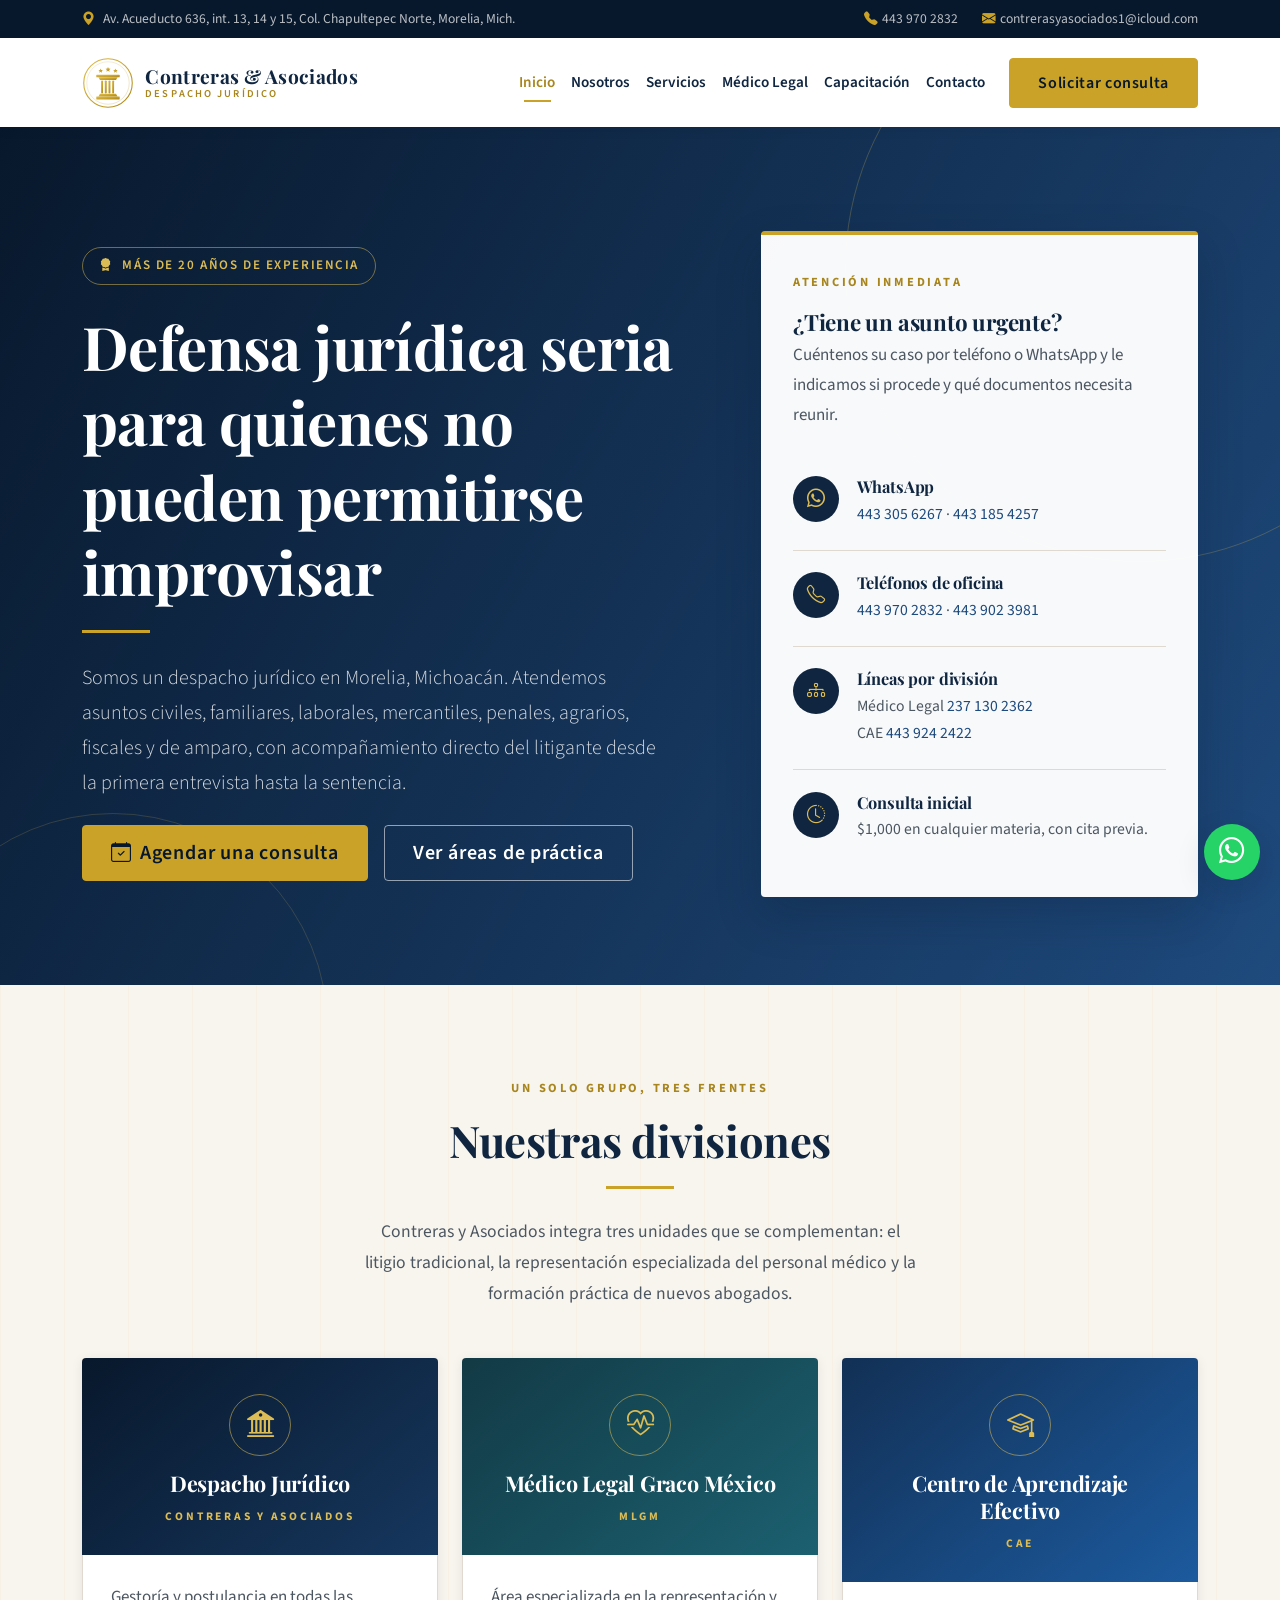
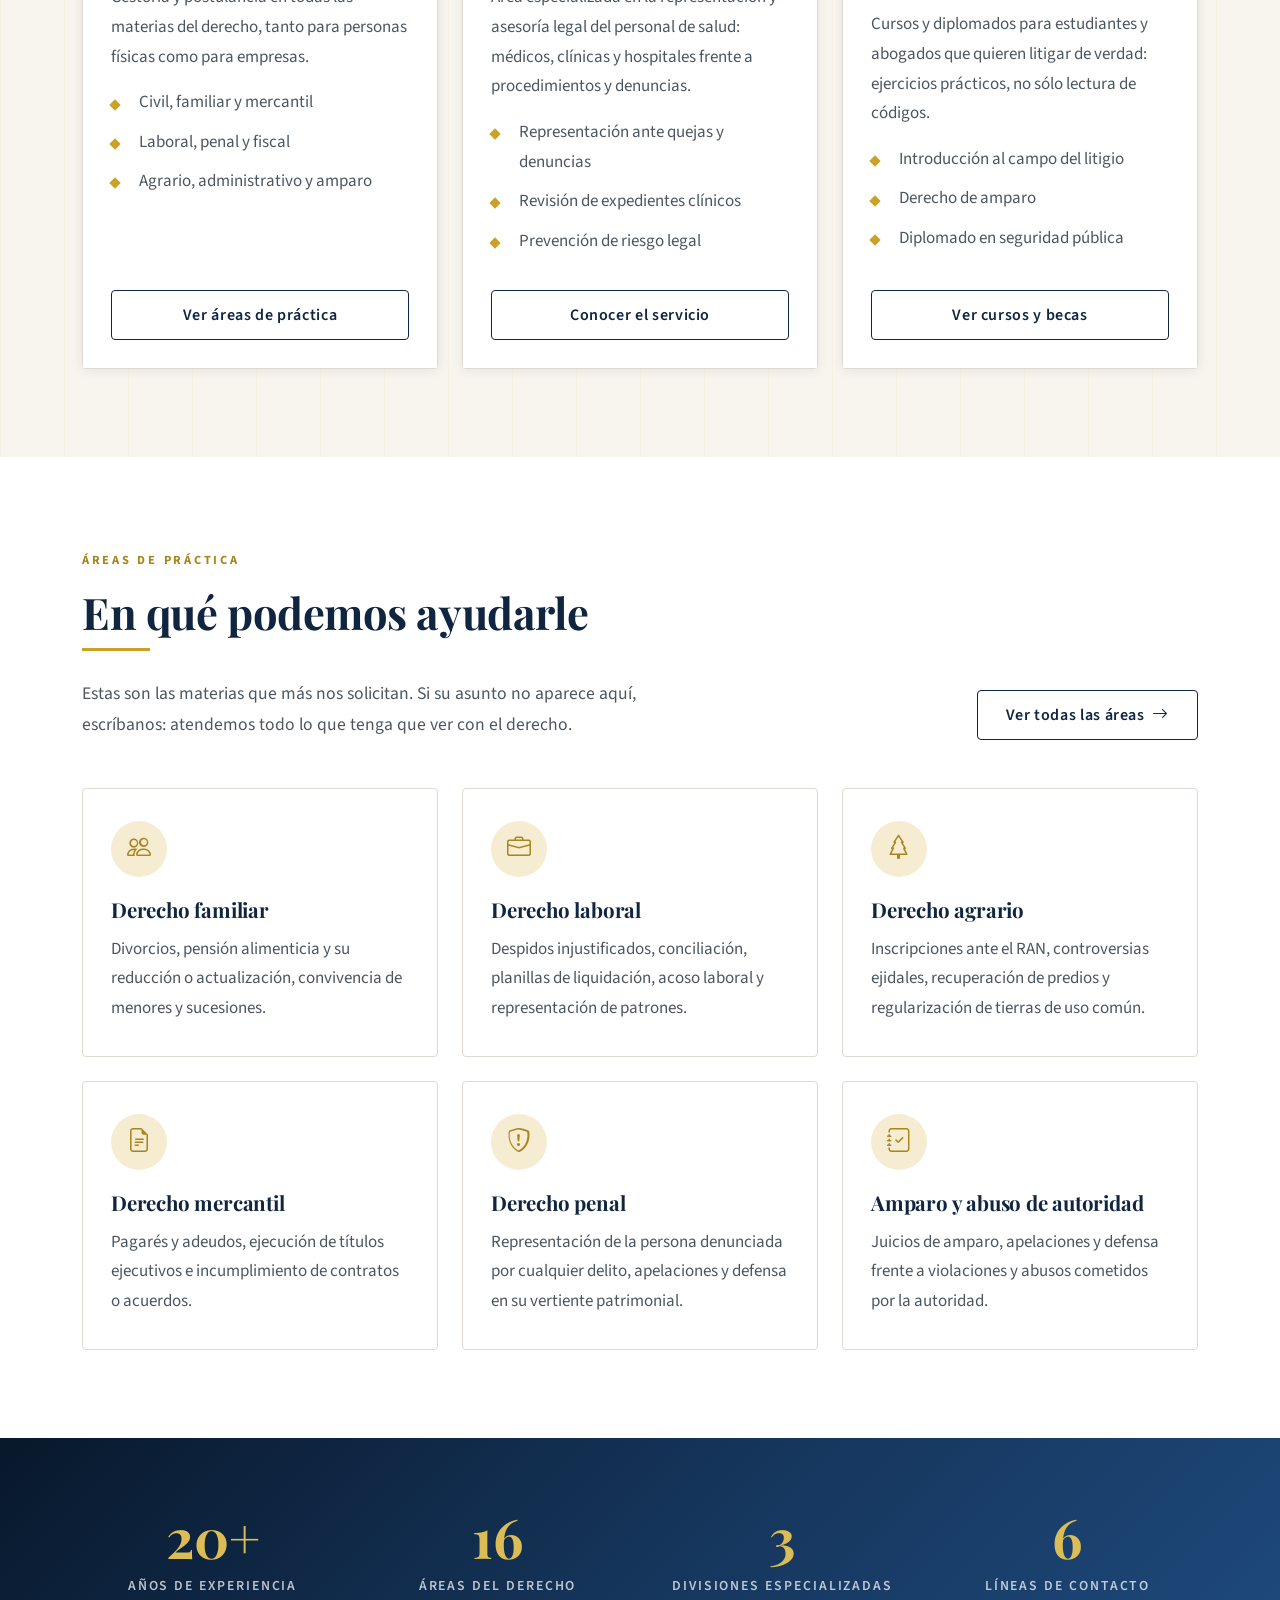
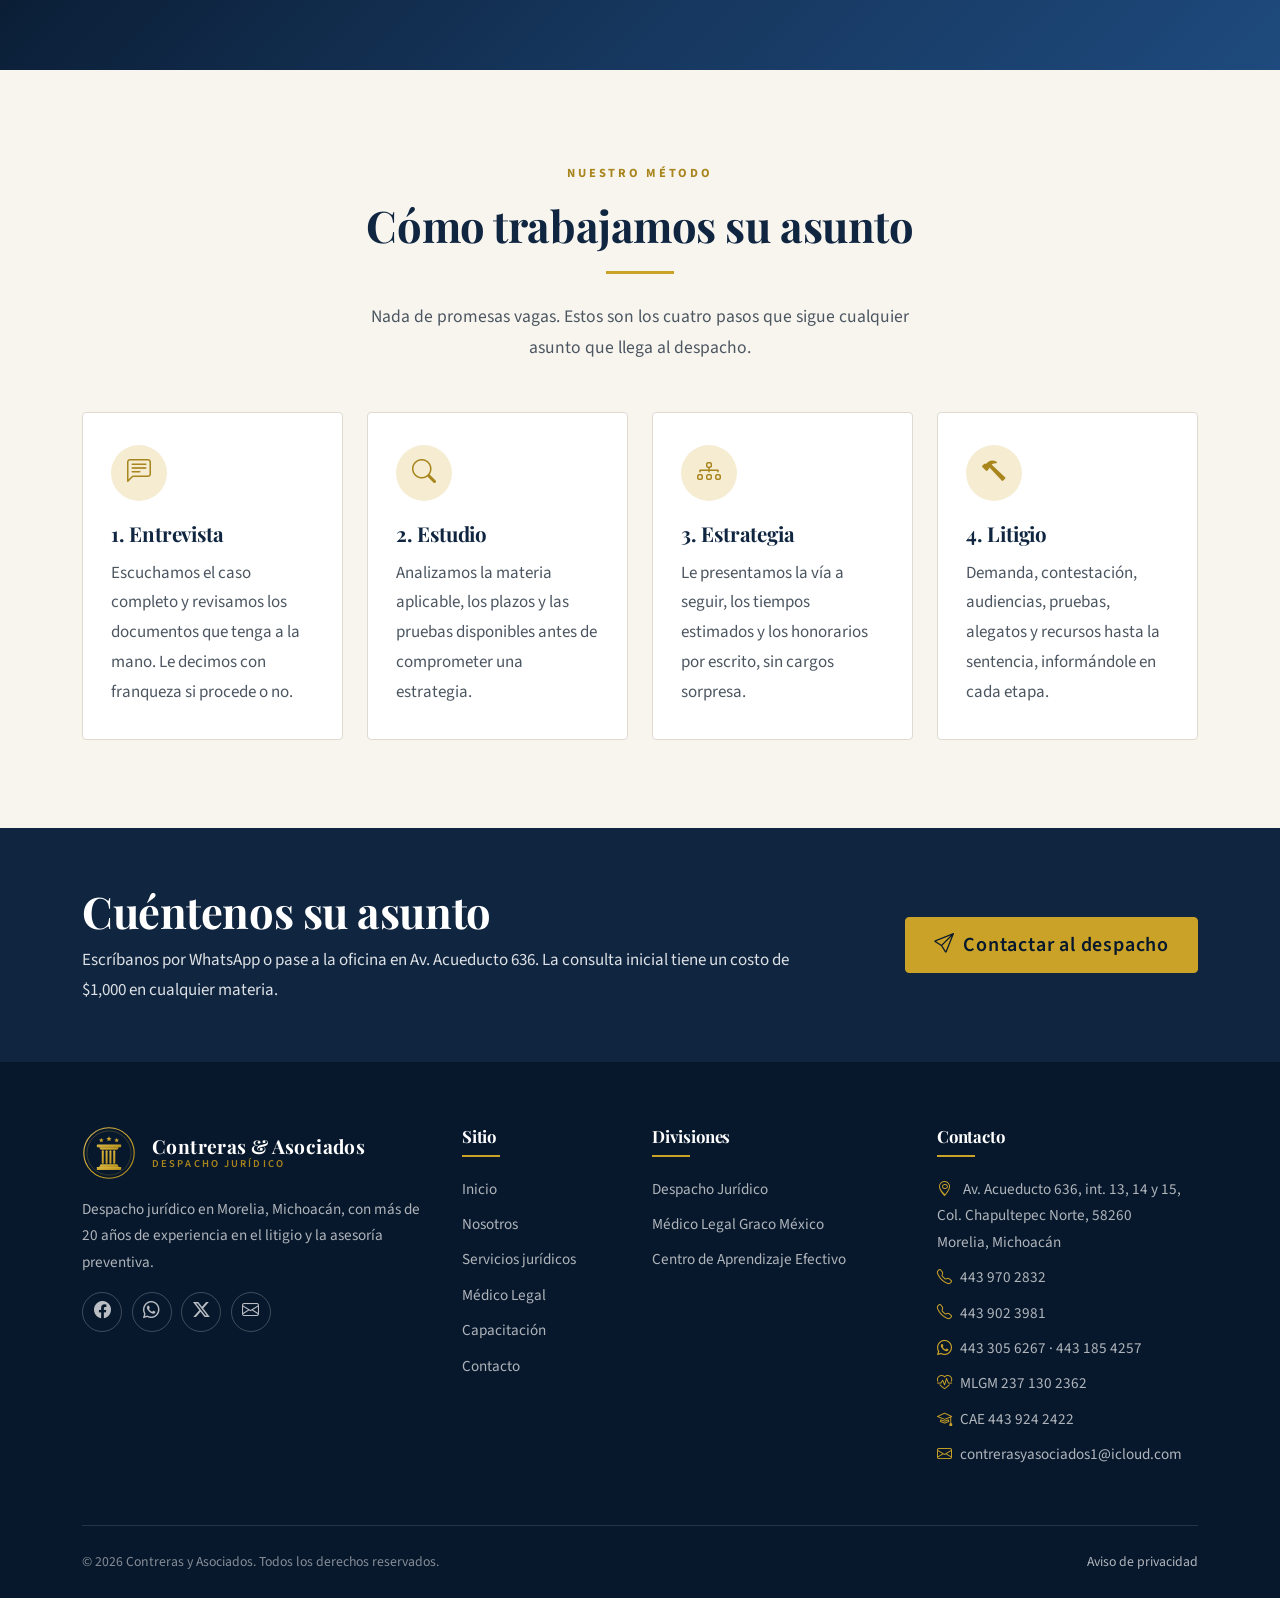
==== commit db2f2338: "feat(contenido): aplicar cambios acordados en la junta de revision Consulta: - Se retira toda mencio" ====
--- a/index.html
+++ b/index.html
@@ -177,8 +177,8 @@
               <div class="bloque-contacto">
                 <span class="icono-contacto"><i class="bi bi-clock-history"></i></span>
                 <div>
-                  <h3>Consulta gratuita</h3>
-                  <p>Únicamente en materia laboral.</p>
+                  <h3>Consulta inicial</h3>
+                  <p>$1,000 en cualquier materia, con cita previa.</p>
                 </div>
               </div>
             </div>
@@ -196,7 +196,7 @@
           <hr class="regla-oro mx-auto">
           <p class="entradilla">
             Contreras y Asociados integra tres unidades que se complementan: el litigio
-            tradicional, la defensa especializada del personal médico y la formación
+            tradicional, la representación especializada del personal médico y la formación
             práctica de nuevos abogados.
           </p>
         </div>
@@ -235,11 +235,12 @@
               </div>
               <div class="division-cuerpo">
                 <p>
-                  Área especializada en el acompañamiento legal del personal de salud:
-                  médicos, clínicas y hospitales frente a procedimientos y denuncias.
+                  Área especializada en la representación y asesoría legal del personal
+                  de salud: médicos, clínicas y hospitales frente a procedimientos y
+                  denuncias.
                 </p>
                 <ul class="lista-marcada">
-                  <li>Defensa ante quejas y denuncias</li>
+                  <li>Representación ante quejas y denuncias</li>
                   <li>Revisión de expedientes clínicos</li>
                   <li>Prevención de riesgo legal</li>
                 </ul>
@@ -315,7 +316,7 @@
               <h3>Derecho laboral</h3>
               <p>
                 Despidos injustificados, conciliación, planillas de liquidación, acoso
-                laboral y defensa a patrones. <strong>Consulta gratuita.</strong>
+                laboral y representación de patrones.
               </p>
             </article>
           </div>
@@ -379,7 +380,7 @@
           </div>
           <div class="col-6 col-lg-3 revelar">
             <div class="contador">
-              <span class="contador-numero" data-objetivo="15">0</span>
+              <span class="contador-numero" data-objetivo="16">0</span>
               <span class="contador-etiqueta">Áreas del derecho</span>
             </div>
           </div>
@@ -463,10 +464,10 @@
       <div class="container">
         <div class="row align-items-center g-4 revelar">
           <div class="col-lg-8">
-            <h2 class="titulo-seccion mb-2">Cuéntenos su caso sin compromiso</h2>
+            <h2 class="titulo-seccion mb-2">Cuéntenos su asunto</h2>
             <p class="mb-0">
               Escríbanos por WhatsApp o pase a la oficina en Av. Acueducto 636.
-              Recuerde: la consulta es gratuita en materia laboral.
+              La consulta inicial tiene un costo de $1,000 en cualquier materia.
             </p>
           </div>
           <div class="col-lg-4 text-lg-end">
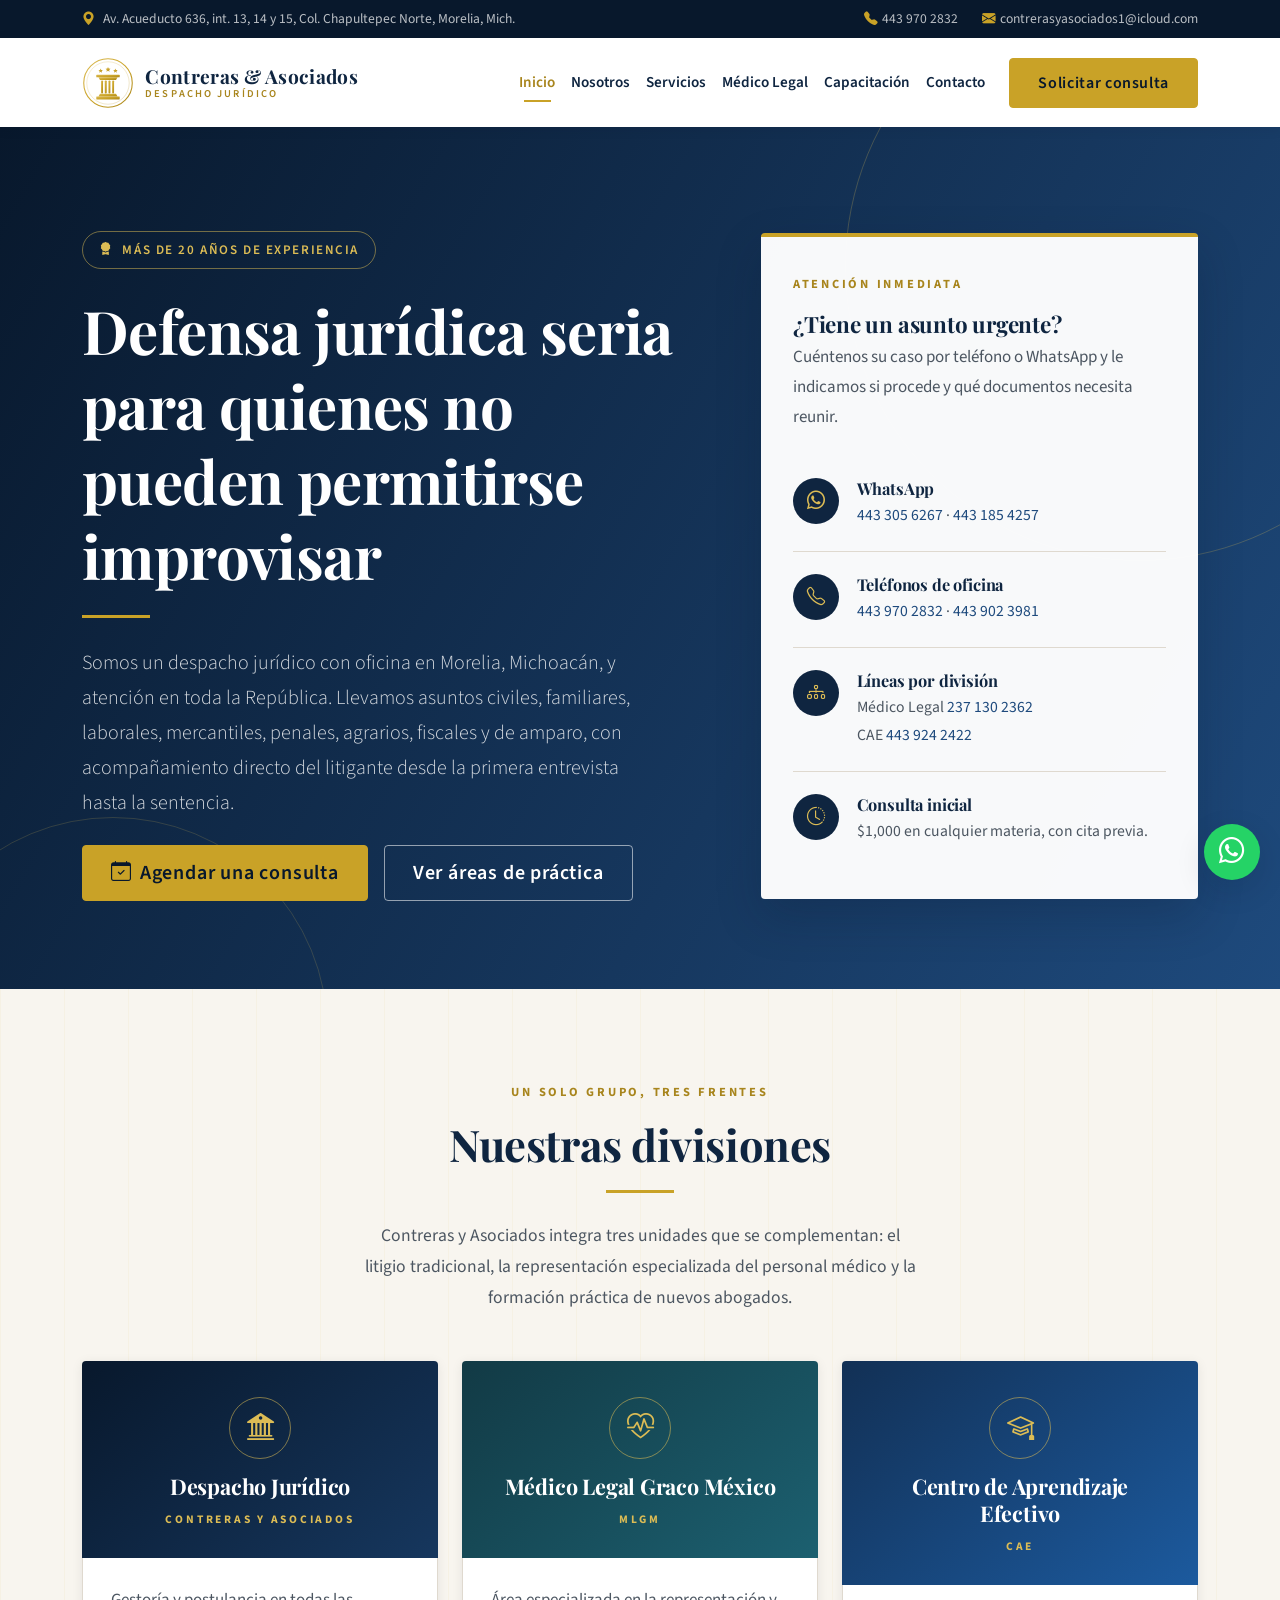
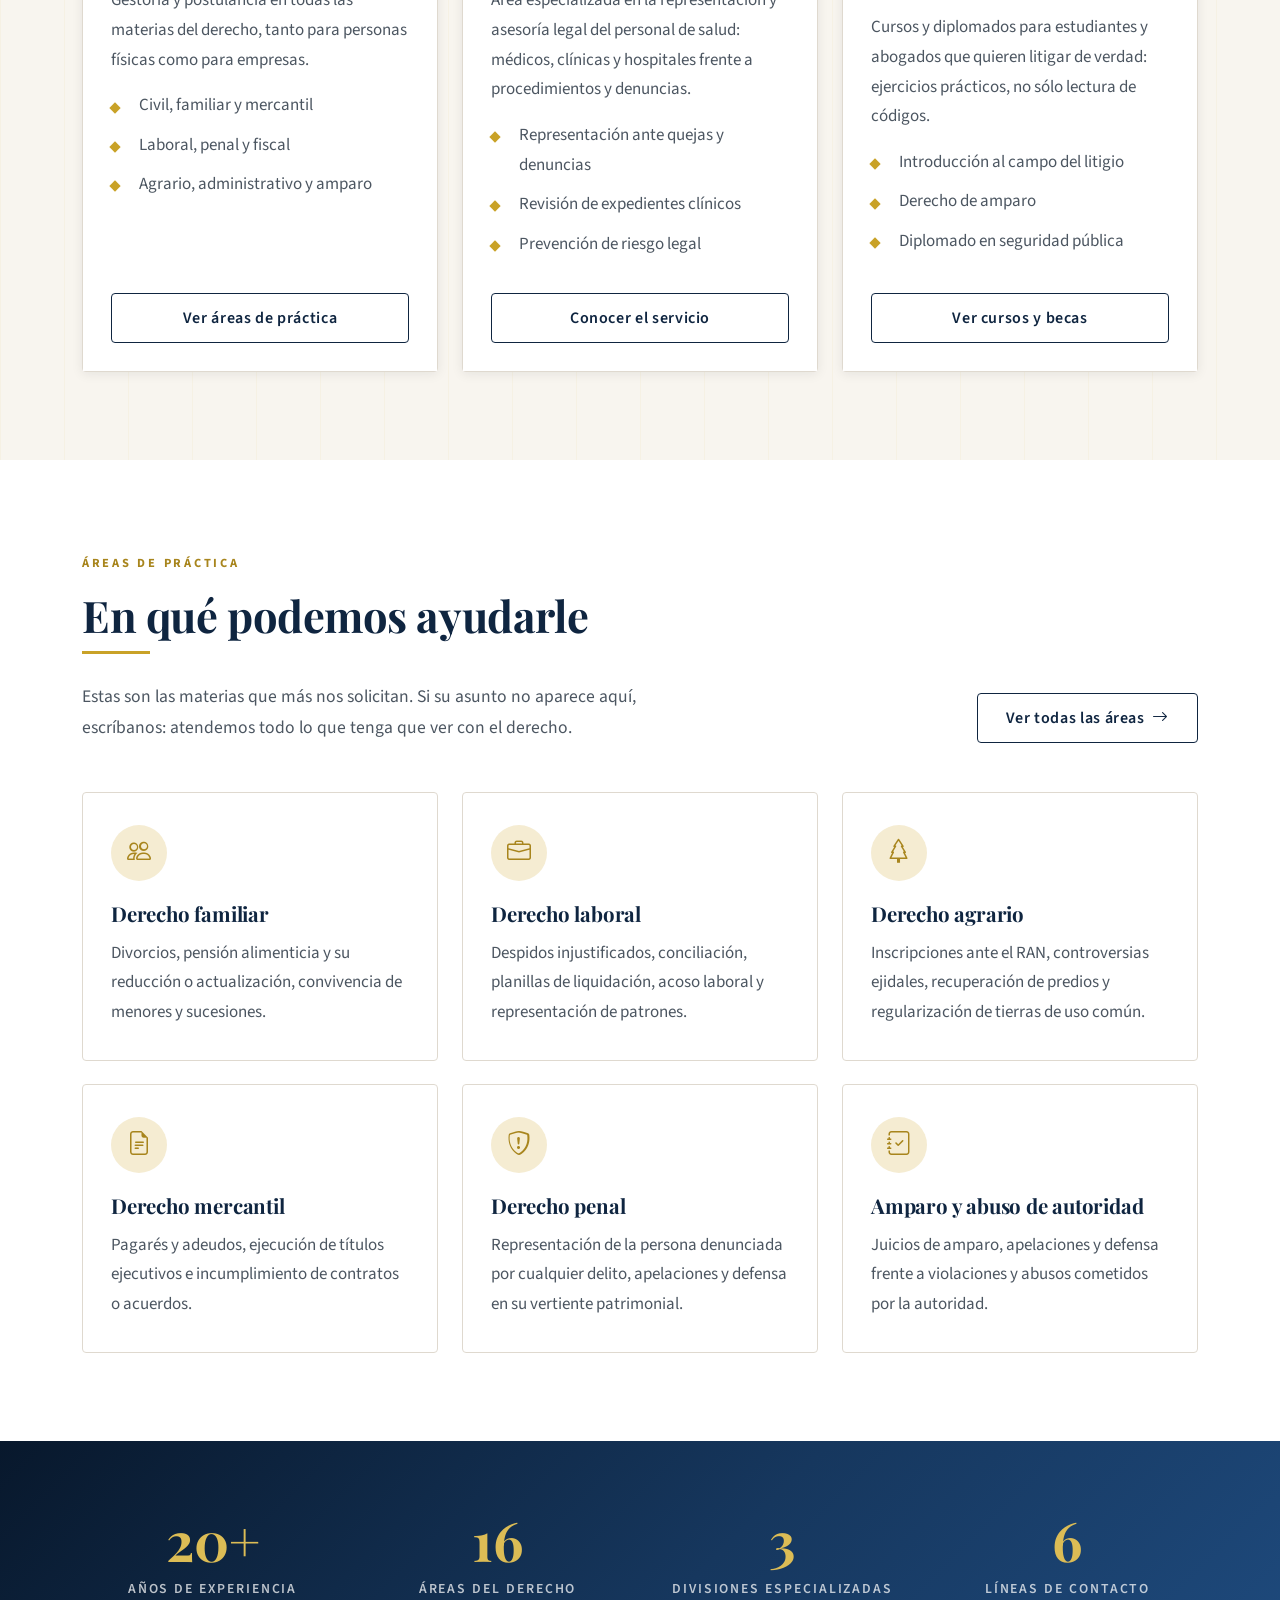
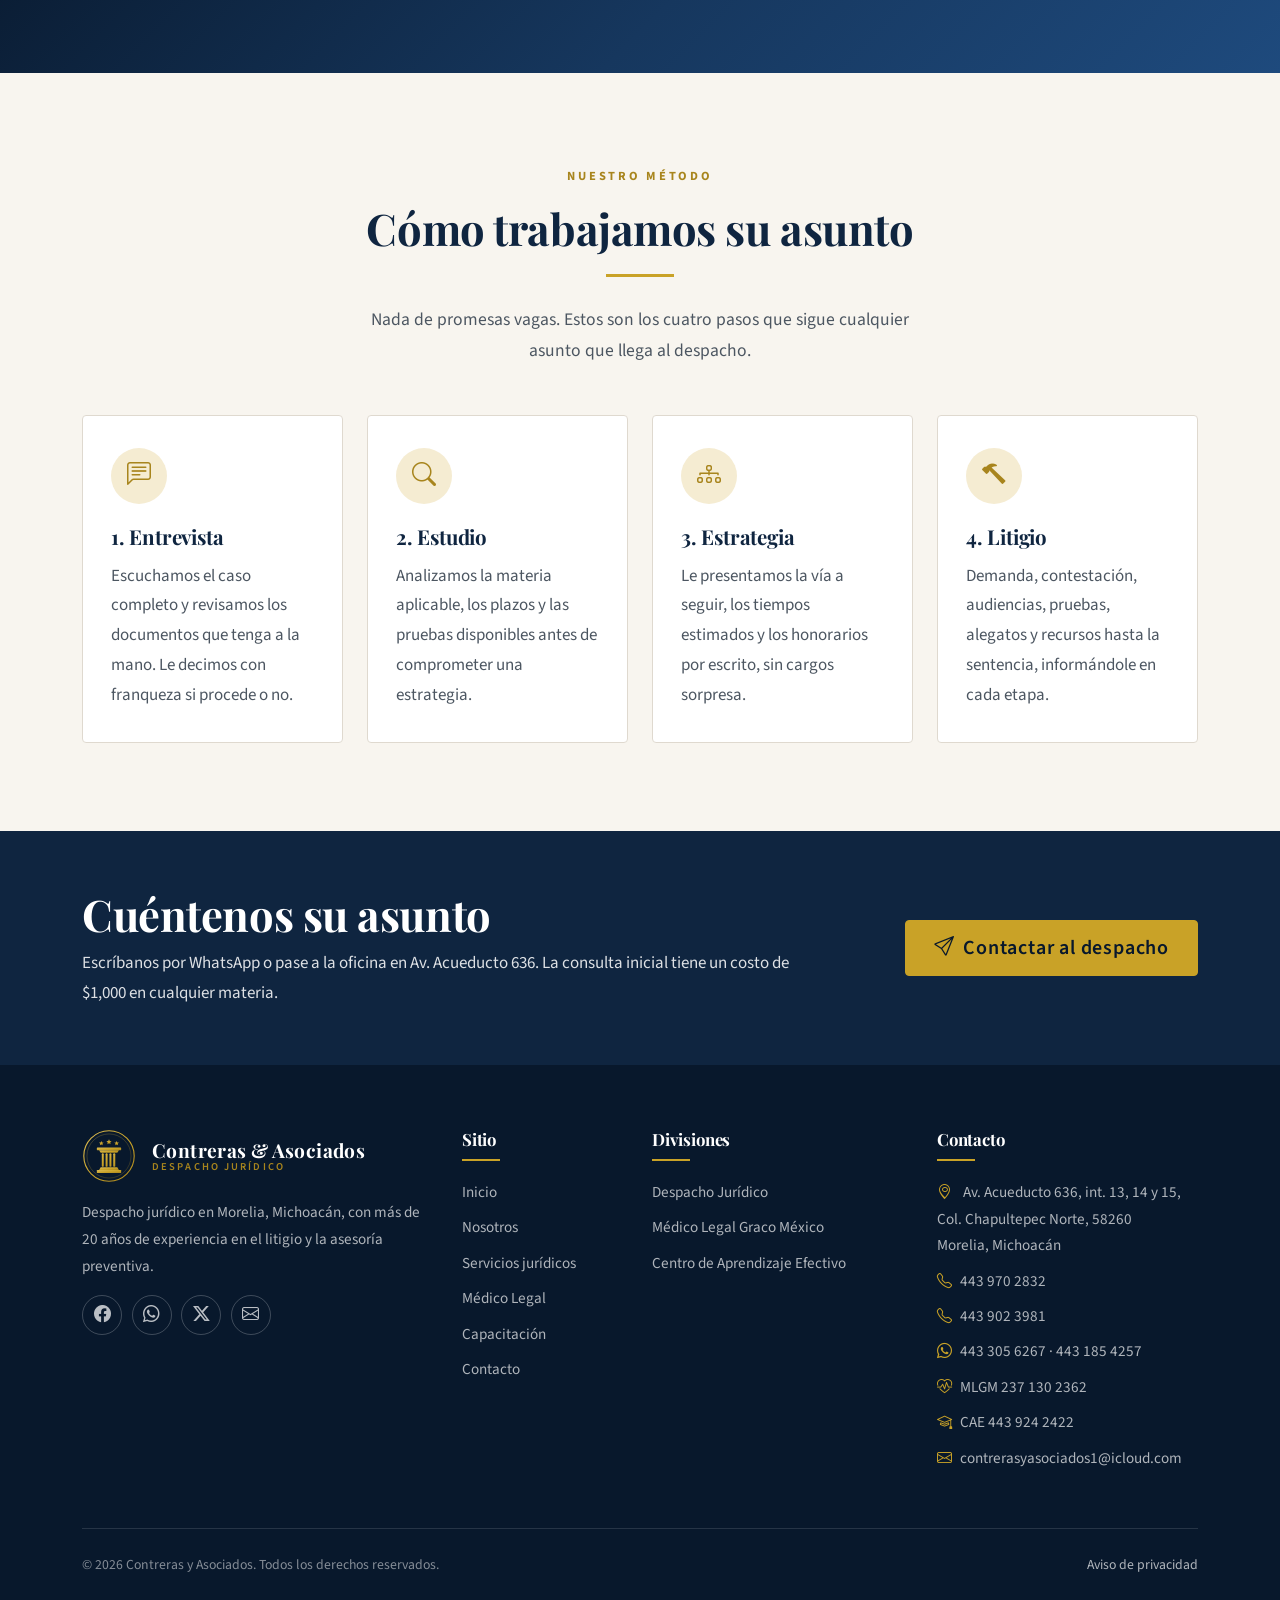
==== commit 5e0531a9: "feat(contacto): publicar proceso de consulta y cobertura nacional Consulta: - Nueva seccion "Como ag" ====
--- a/index.html
+++ b/index.html
@@ -29,7 +29,7 @@
     "@type": "LegalService",
     "name": "Contreras y Asociados",
     "description": "Despacho jurídico con más de 20 años de experiencia en Morelia, Michoacán.",
-    "areaServed": "Michoacán, México",
+    "areaServed": "México",
     "address": {
       "@type": "PostalAddress",
       "streetAddress": "Av. Acueducto 636, interior 13, 14 y 15, Col. Chapultepec Norte",
@@ -117,10 +117,10 @@
             <h1>Defensa jurídica seria para quienes no pueden permitirse improvisar</h1>
             <hr class="regla-oro">
             <p class="lead">
-              Somos un despacho jurídico en Morelia, Michoacán. Atendemos asuntos civiles,
-              familiares, laborales, mercantiles, penales, agrarios, fiscales y de amparo,
-              con acompañamiento directo del litigante desde la primera entrevista hasta la
-              sentencia.
+              Somos un despacho jurídico con oficina en Morelia, Michoacán, y atención
+              en toda la República. Llevamos asuntos civiles, familiares, laborales,
+              mercantiles, penales, agrarios, fiscales y de amparo, con acompañamiento
+              directo del litigante desde la primera entrevista hasta la sentencia.
             </p>
             <div class="d-flex flex-wrap gap-3 mt-4">
               <a class="btn btn-oro btn-lg" href="contacto.html#formulario">
--- a/assets/css/styles.css
+++ b/assets/css/styles.css
@@ -1201,6 +1201,99 @@
   overflow: hidden;
 }
 
+/* Pasos numerados del proceso de consulta */
+.pasos-consulta {
+  background: var(--marfil);
+  border: 1px solid var(--gris-borde);
+  border-top: 4px solid var(--azul-800);
+  border-radius: var(--radio);
+  padding: 2.25rem;
+}
+
+.lista-pasos {
+  list-style: none;
+  counter-reset: paso;
+  padding: 0;
+  margin: 0 0 1.75rem;
+}
+
+.lista-pasos li {
+  counter-increment: paso;
+  position: relative;
+  padding-left: 3.5rem;
+  padding-bottom: 1.5rem;
+}
+
+.lista-pasos li:last-child {
+  padding-bottom: 0;
+}
+
+/* Circulo con el numero del paso */
+.lista-pasos li::before {
+  content: counter(paso);
+  position: absolute;
+  left: 0;
+  top: 0;
+  display: flex;
+  align-items: center;
+  justify-content: center;
+  width: 38px;
+  height: 38px;
+  border-radius: 50%;
+  background: var(--azul-800);
+  color: var(--oro-400);
+  font-family: var(--fuente-titulo);
+  font-weight: 700;
+  font-size: 1.05rem;
+}
+
+/* Linea vertical que enlaza un paso con el siguiente */
+.lista-pasos li::after {
+  content: "";
+  position: absolute;
+  left: 18px;
+  top: 44px;
+  bottom: 0.5rem;
+  width: 2px;
+  background: var(--gris-borde);
+}
+
+.lista-pasos li:last-child::after {
+  display: none;
+}
+
+.lista-pasos h3 {
+  font-size: 1.08rem;
+  margin-bottom: 0.25rem;
+  padding-top: 0.35rem;
+}
+
+.lista-pasos p {
+  margin-bottom: 0;
+  font-size: 0.97rem;
+}
+
+@media (max-width: 575.98px) {
+  .pasos-consulta {
+    padding: 1.5rem;
+  }
+
+  .lista-pasos li {
+    padding-left: 3rem;
+  }
+
+  .lista-pasos li::before {
+    width: 32px;
+    height: 32px;
+    font-size: 0.95rem;
+  }
+
+  .lista-pasos li::after {
+    left: 15px;
+    top: 38px;
+  }
+}
+
 /* -------------------------------------------------------------------------
    16. Aviso legal destacado
    ------------------------------------------------------------------------- */
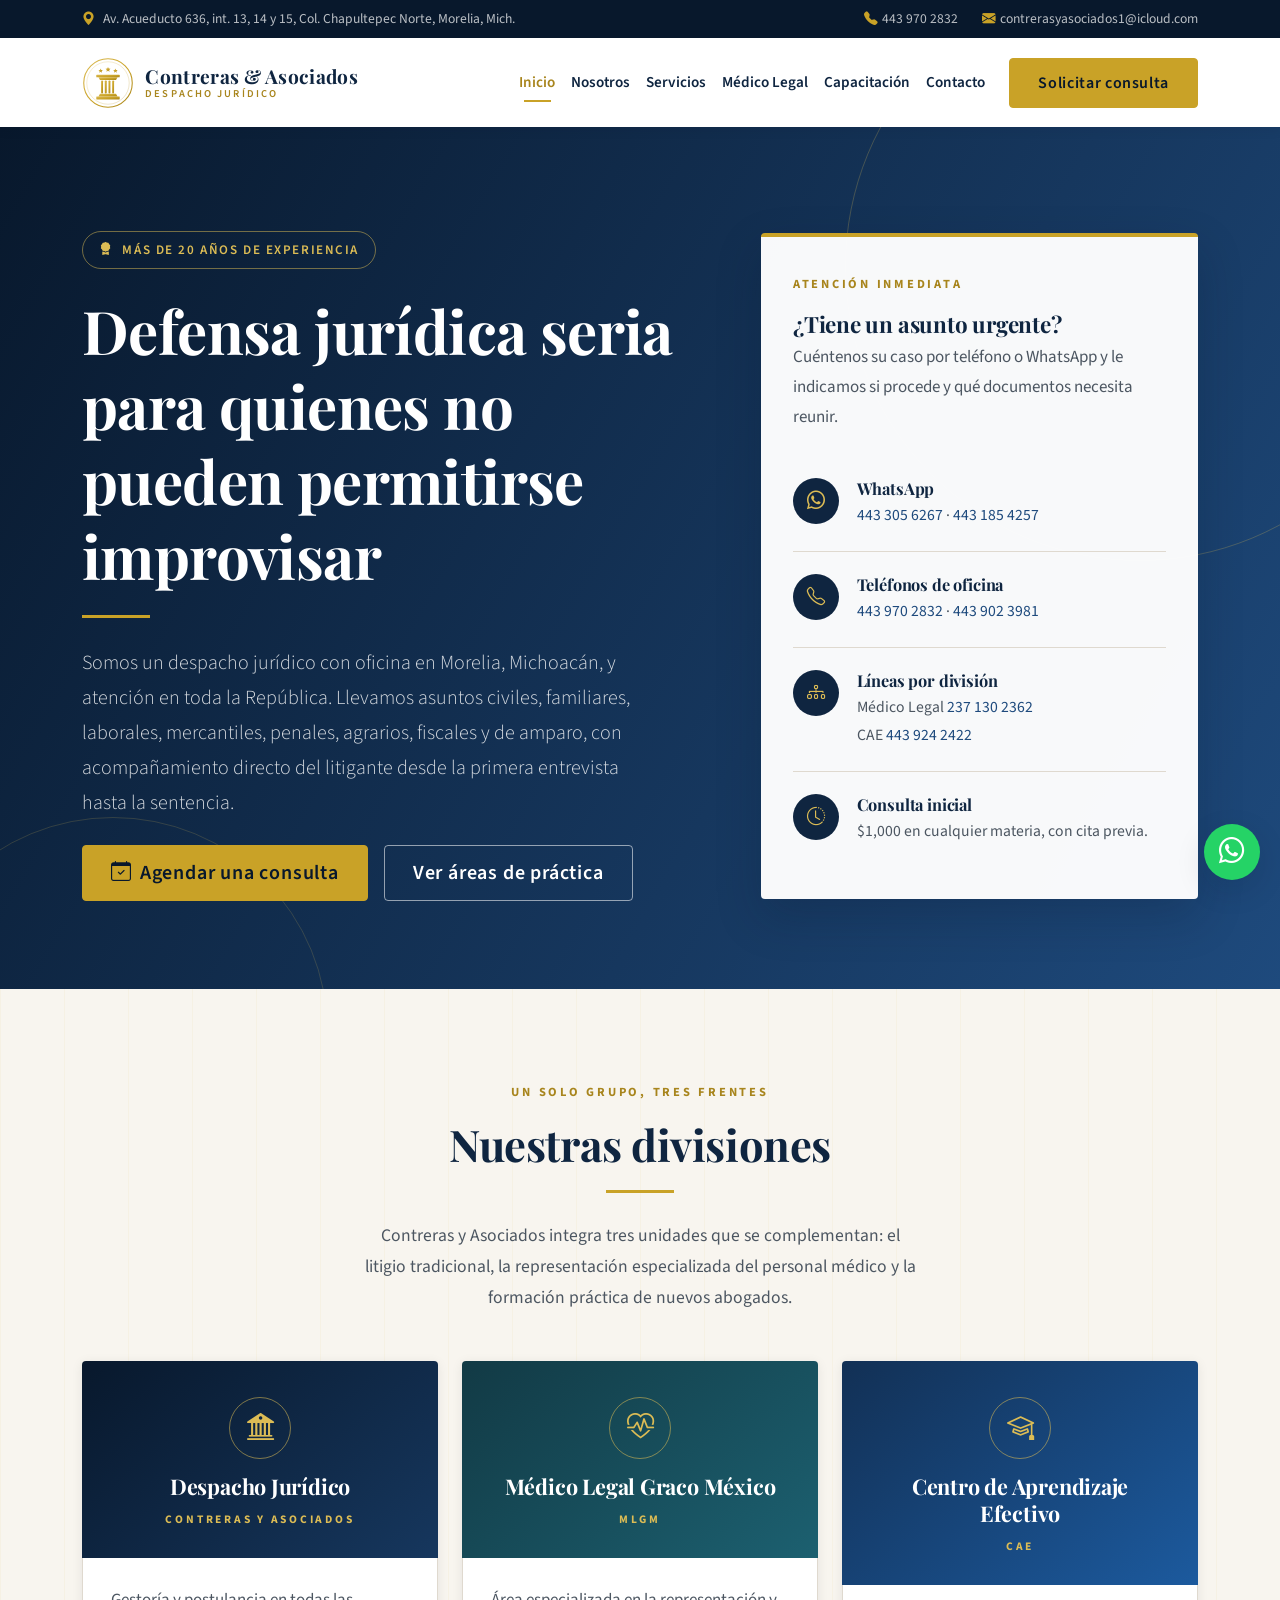
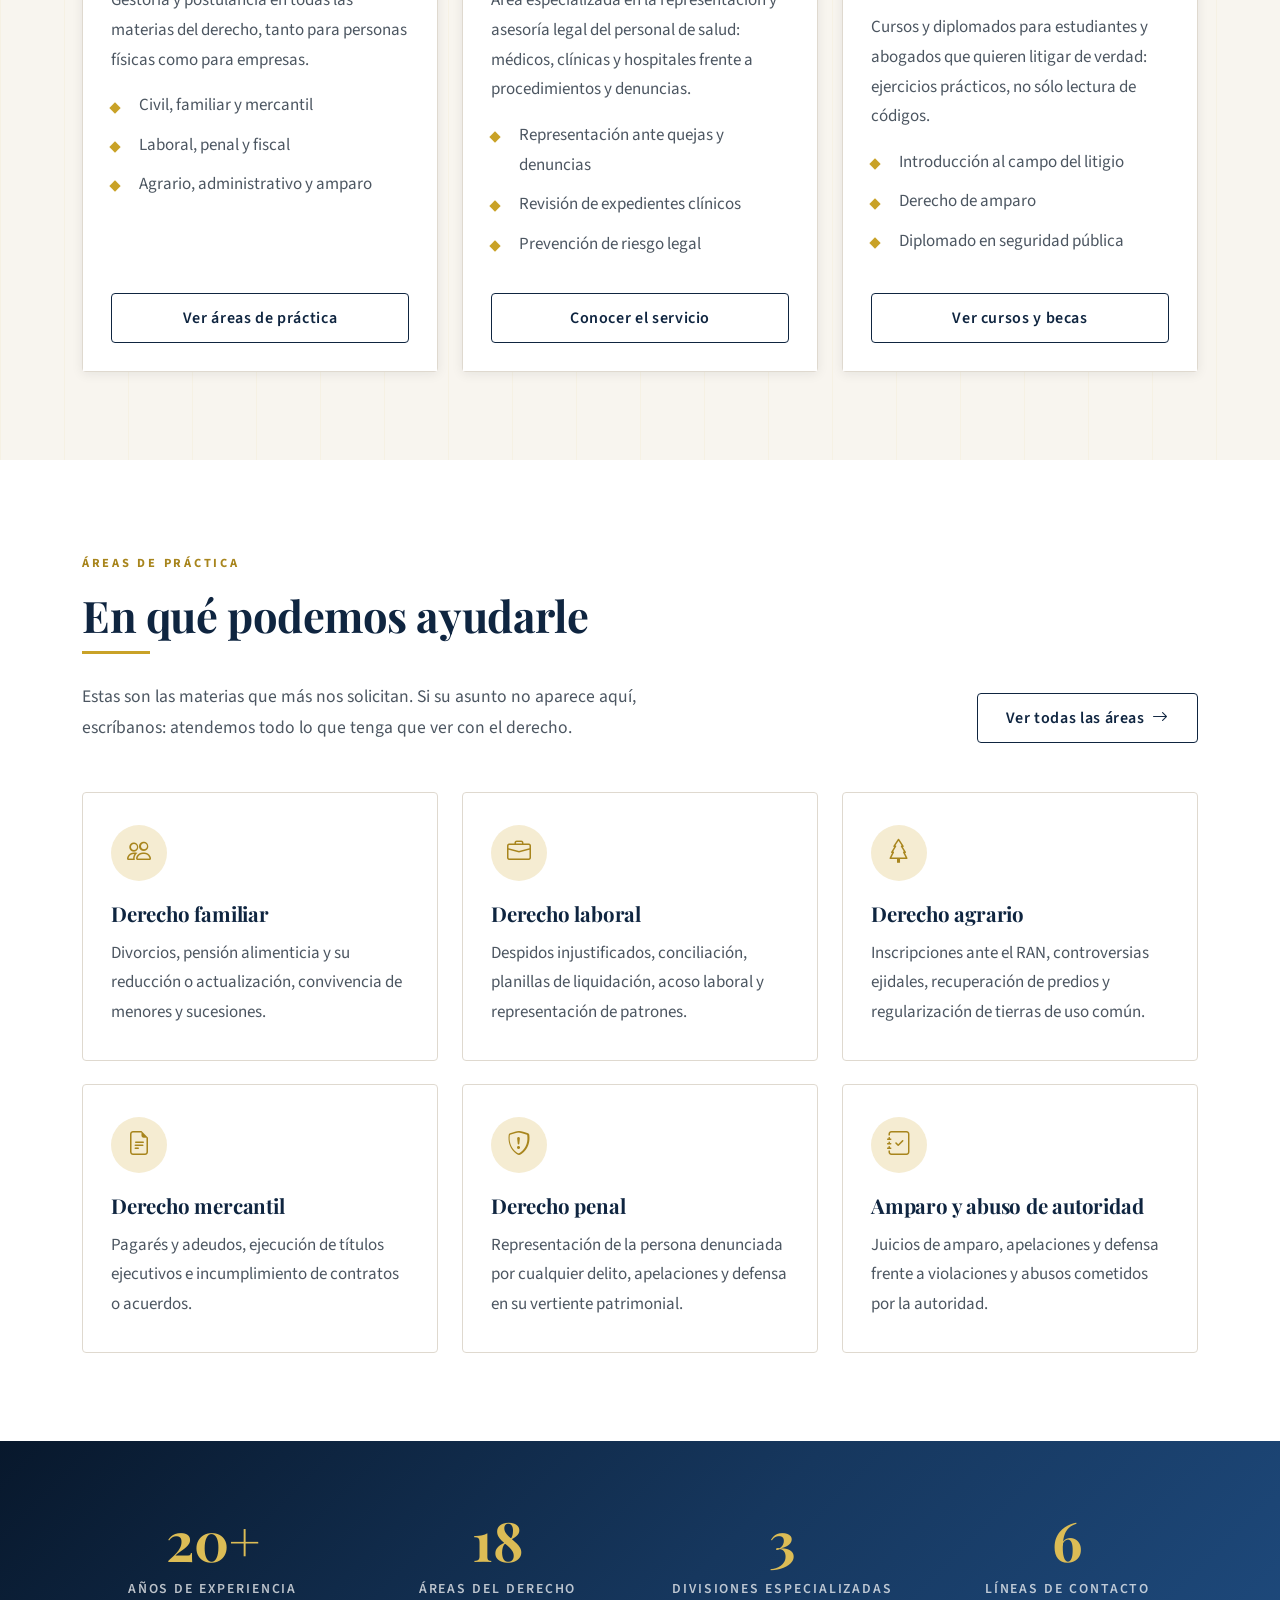
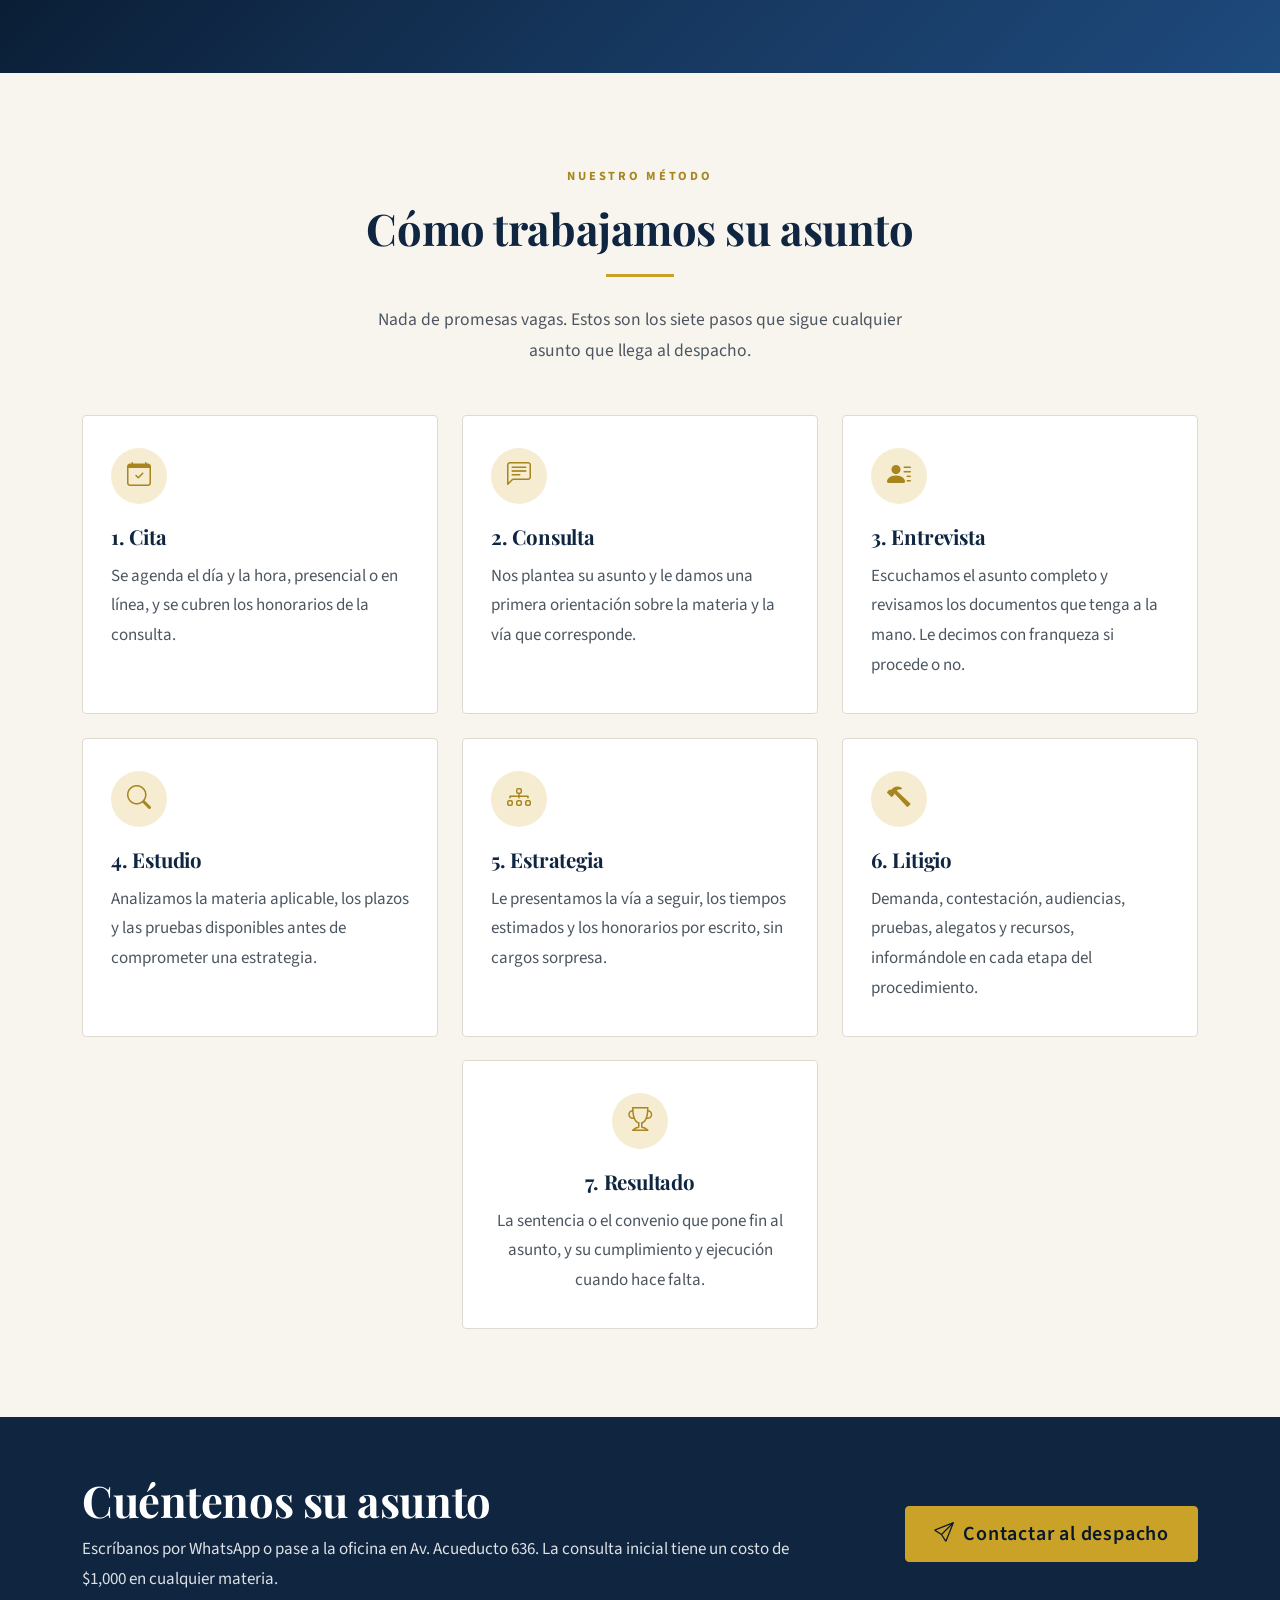
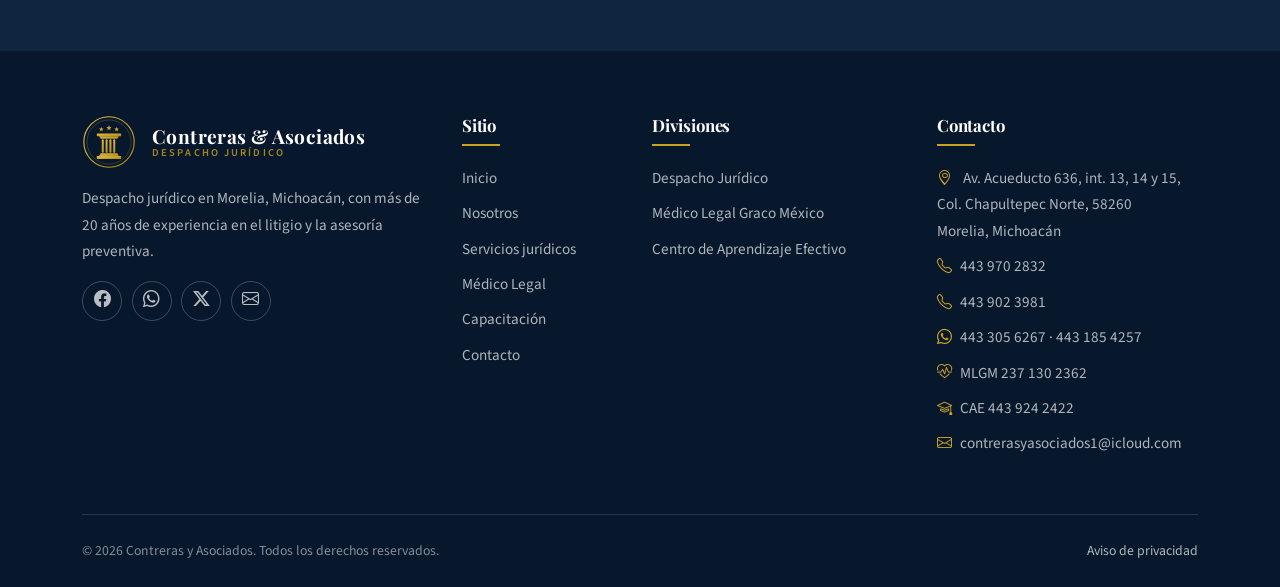
==== commit f6ae314f: "feat(equipo): publicar el organigrama y aplicar las notas de la junta Organigrama: - Israel Contrera" ====
--- a/index.html
+++ b/index.html
@@ -380,7 +380,7 @@
           </div>
           <div class="col-6 col-lg-3 revelar">
             <div class="contador">
-              <span class="contador-numero" data-objetivo="16">0</span>
+              <span class="contador-numero" data-objetivo="18">0</span>
               <span class="contador-etiqueta">Áreas del derecho</span>
             </div>
           </div>
@@ -409,49 +409,79 @@
           <h2 class="titulo-seccion">Cómo trabajamos su asunto</h2>
           <hr class="regla-oro mx-auto">
           <p class="entradilla">
-            Nada de promesas vagas. Estos son los cuatro pasos que sigue cualquier
+            Nada de promesas vagas. Estos son los siete pasos que sigue cualquier
             asunto que llega al despacho.
           </p>
         </div>
 
         <div class="row g-4 mt-4">
-          <div class="col-md-6 col-lg-3 revelar">
-            <article class="tarjeta">
+          <div class="col-md-6 col-lg-4 revelar">
+            <article class="tarjeta h-100">
+              <span class="icono-tarjeta"><i class="bi bi-calendar-check"></i></span>
+              <h3>1. Cita</h3>
+              <p>
+                Se agenda el día y la hora, presencial o en línea, y se cubren
+                los honorarios de la consulta.
+              </p>
+            </article>
+          </div>
+          <div class="col-md-6 col-lg-4 revelar">
+            <article class="tarjeta h-100">
               <span class="icono-tarjeta"><i class="bi bi-chat-left-text"></i></span>
-              <h3>1. Entrevista</h3>
-              <p>
-                Escuchamos el caso completo y revisamos los documentos que tenga a la
-                mano. Le decimos con franqueza si procede o no.
-              </p>
-            </article>
-          </div>
-          <div class="col-md-6 col-lg-3 revelar">
-            <article class="tarjeta">
+              <h3>2. Consulta</h3>
+              <p>
+                Nos plantea su asunto y le damos una primera orientación sobre
+                la materia y la vía que corresponde.
+              </p>
+            </article>
+          </div>
+          <div class="col-md-6 col-lg-4 revelar">
+            <article class="tarjeta h-100">
+              <span class="icono-tarjeta"><i class="bi bi-person-lines-fill"></i></span>
+              <h3>3. Entrevista</h3>
+              <p>
+                Escuchamos el asunto completo y revisamos los documentos que
+                tenga a la mano. Le decimos con franqueza si procede o no.
+              </p>
+            </article>
+          </div>
+          <div class="col-md-6 col-lg-4 revelar">
+            <article class="tarjeta h-100">
               <span class="icono-tarjeta"><i class="bi bi-search"></i></span>
-              <h3>2. Estudio</h3>
+              <h3>4. Estudio</h3>
               <p>
                 Analizamos la materia aplicable, los plazos y las pruebas
                 disponibles antes de comprometer una estrategia.
               </p>
             </article>
           </div>
-          <div class="col-md-6 col-lg-3 revelar">
-            <article class="tarjeta">
+          <div class="col-md-6 col-lg-4 revelar">
+            <article class="tarjeta h-100">
               <span class="icono-tarjeta"><i class="bi bi-diagram-3"></i></span>
-              <h3>3. Estrategia</h3>
+              <h3>5. Estrategia</h3>
               <p>
                 Le presentamos la vía a seguir, los tiempos estimados y los
                 honorarios por escrito, sin cargos sorpresa.
               </p>
             </article>
           </div>
-          <div class="col-md-6 col-lg-3 revelar">
-            <article class="tarjeta">
+          <div class="col-md-6 col-lg-4 revelar">
+            <article class="tarjeta h-100">
               <span class="icono-tarjeta"><i class="bi bi-hammer"></i></span>
-              <h3>4. Litigio</h3>
-              <p>
-                Demanda, contestación, audiencias, pruebas, alegatos y recursos
-                hasta la sentencia, informándole en cada etapa.
+              <h3>6. Litigio</h3>
+              <p>
+                Demanda, contestación, audiencias, pruebas, alegatos y recursos,
+                informándole en cada etapa del procedimiento.
+              </p>
+            </article>
+          </div>
+          <div class="col-lg-4 offset-lg-4 col-md-6 offset-md-3 revelar">
+            <article class="tarjeta h-100 text-center">
+              <span class="icono-tarjeta mx-auto"><i class="bi bi-trophy"></i></span>
+              <h3>7. Resultado</h3>
+              <p>
+                La sentencia o el convenio que pone fin al asunto, y su
+                cumplimiento y ejecución cuando hace falta.
               </p>
             </article>
           </div>
--- a/assets/css/styles.css
+++ b/assets/css/styles.css
@@ -946,6 +946,15 @@
 .persona:hover {
   transform: translateY(-4px);
   box-shadow: var(--sombra-media);
+}
+
+/* Toda la tarjeta abre el perfil, no solo el boton */
+.persona--con-perfil {
+  cursor: pointer;
+}
+
+.persona--con-perfil:hover .persona-nombre {
+  color: var(--oro-600);
 }
 
 /* Nivel con varias ramas: cada tarjeta va dentro de una celda de igual ancho.
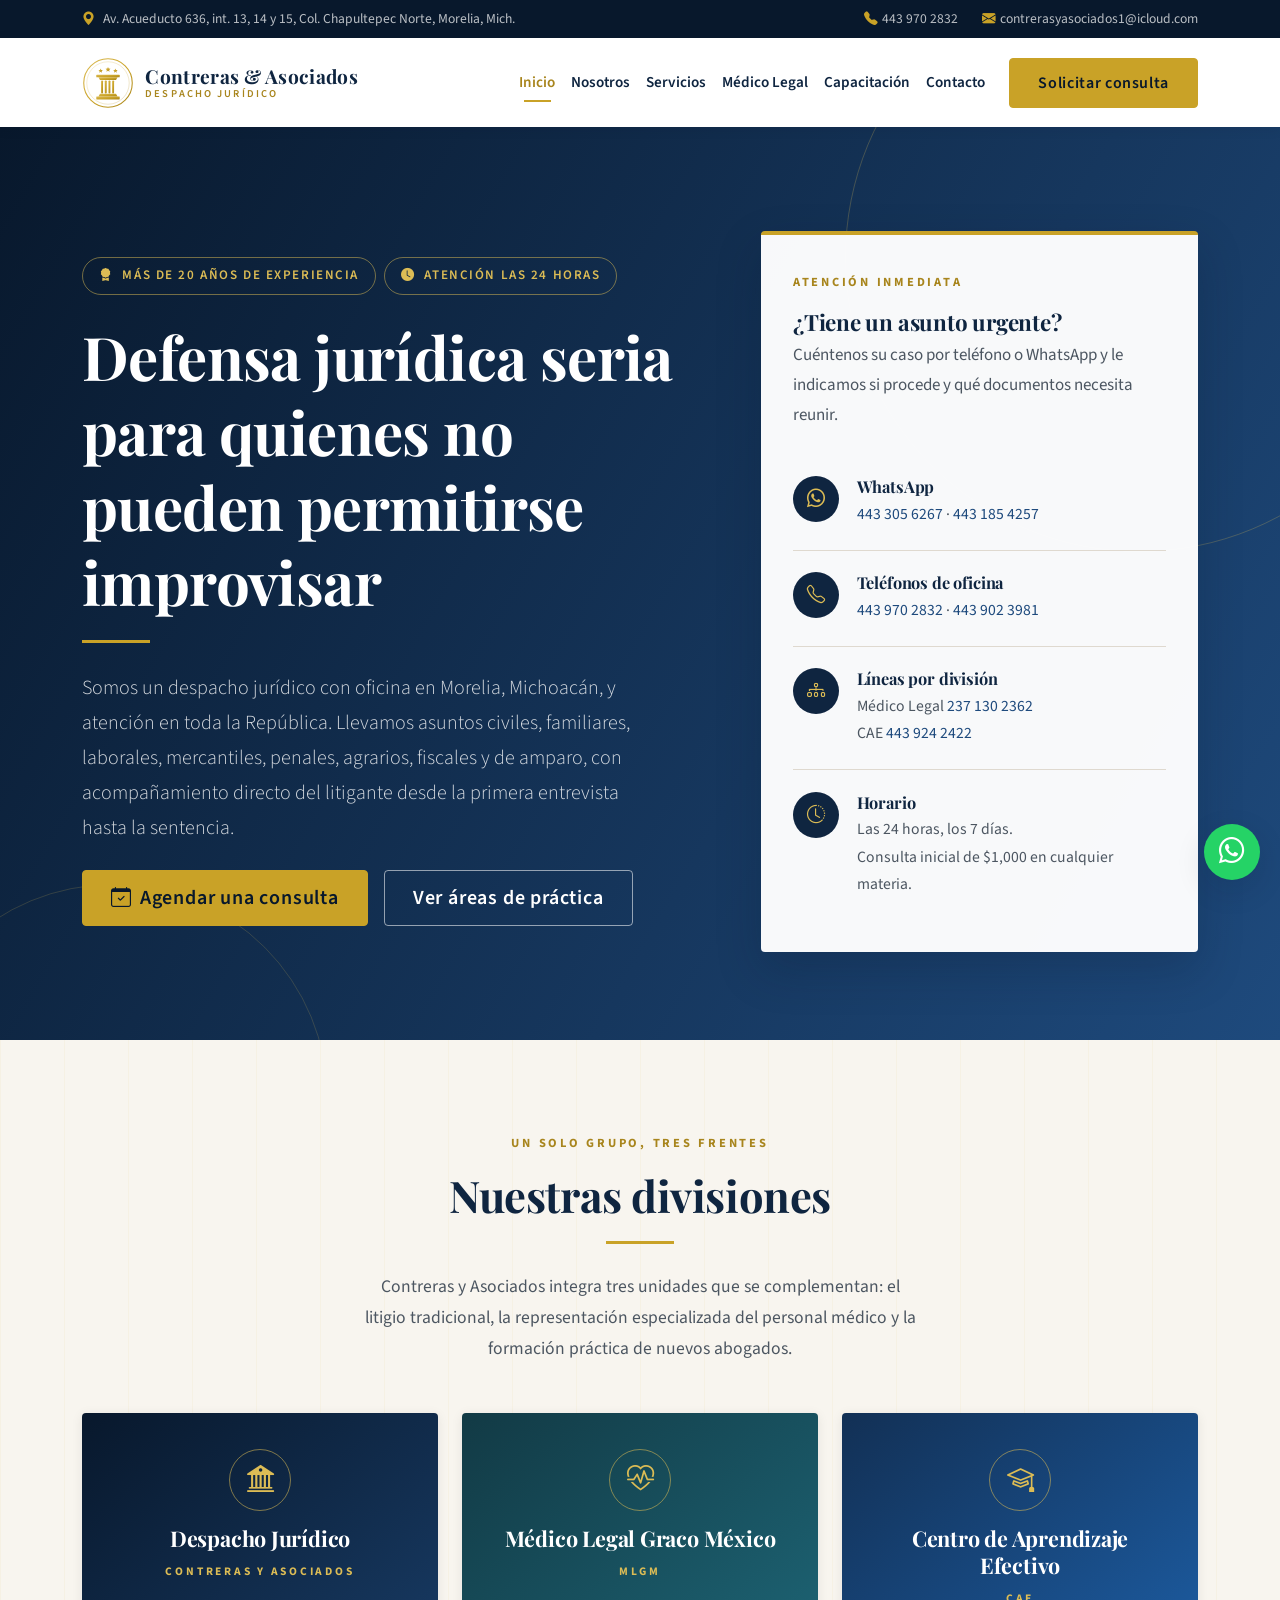
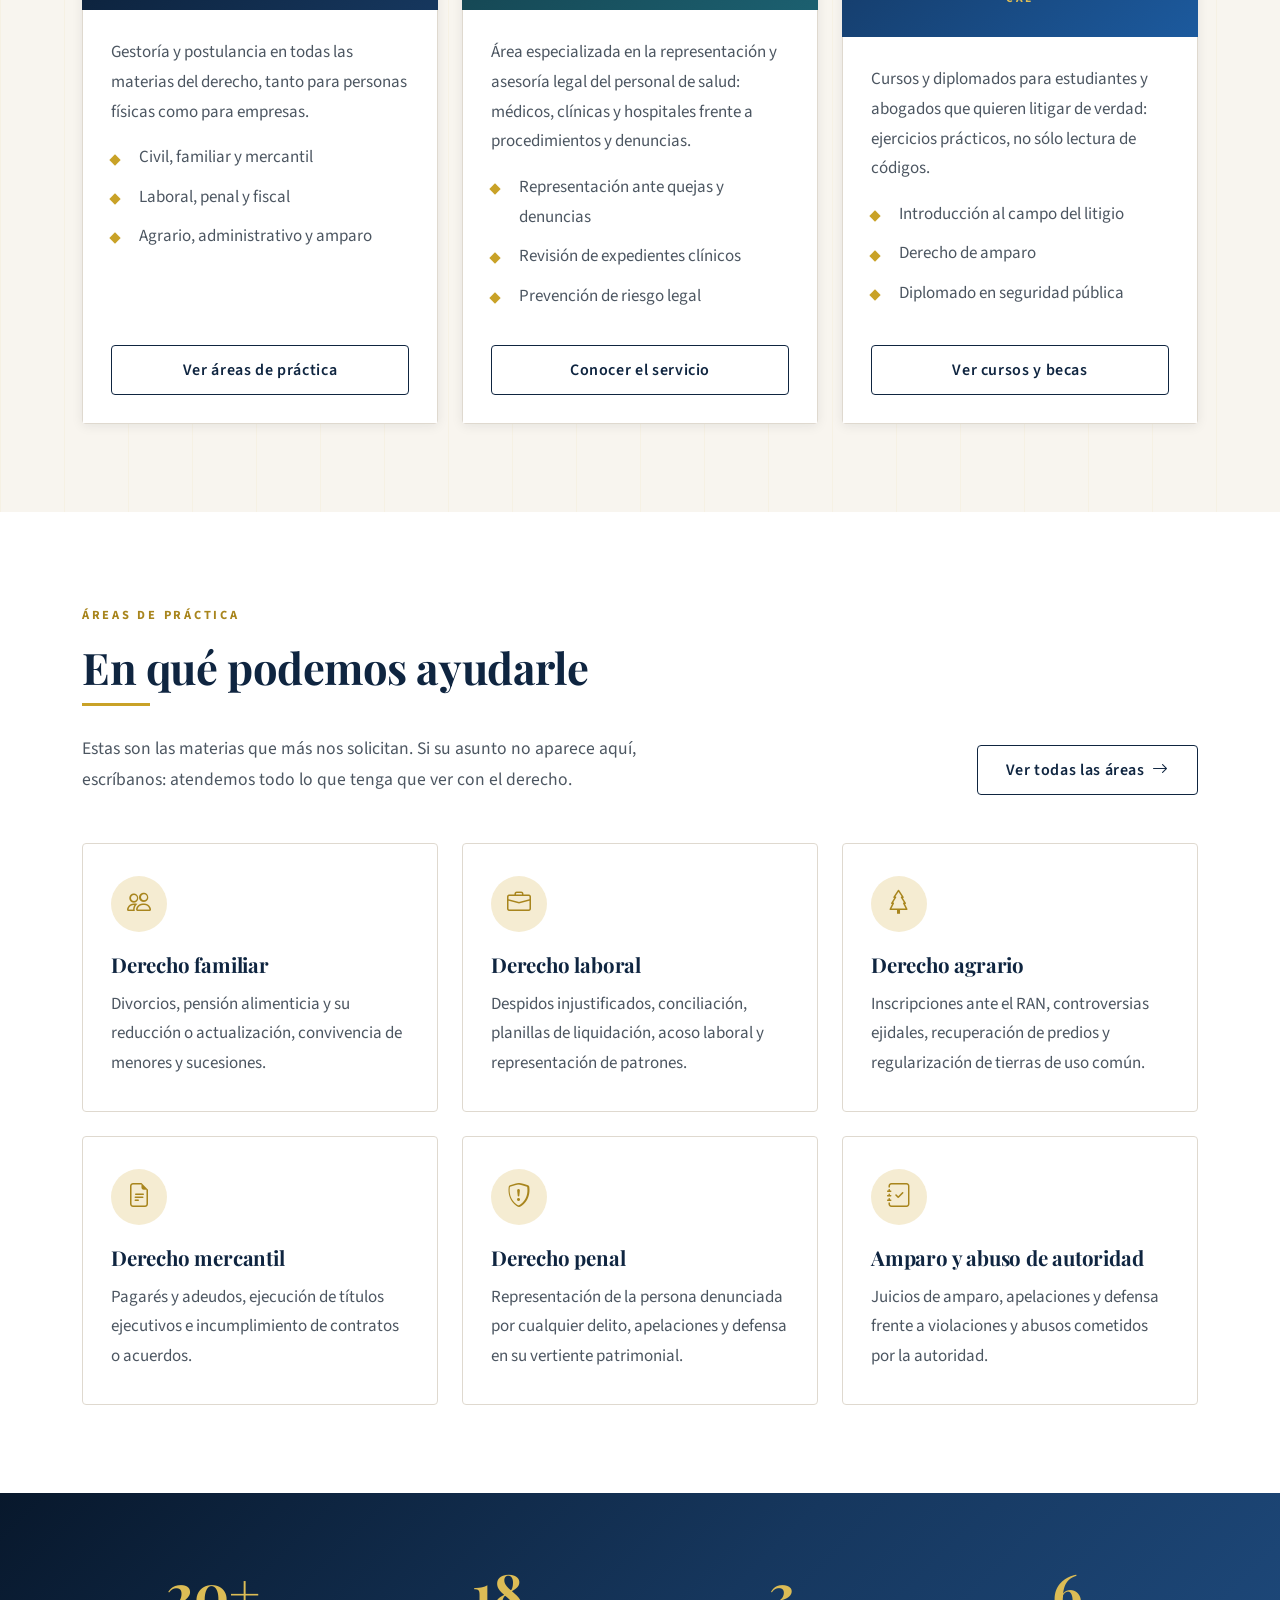
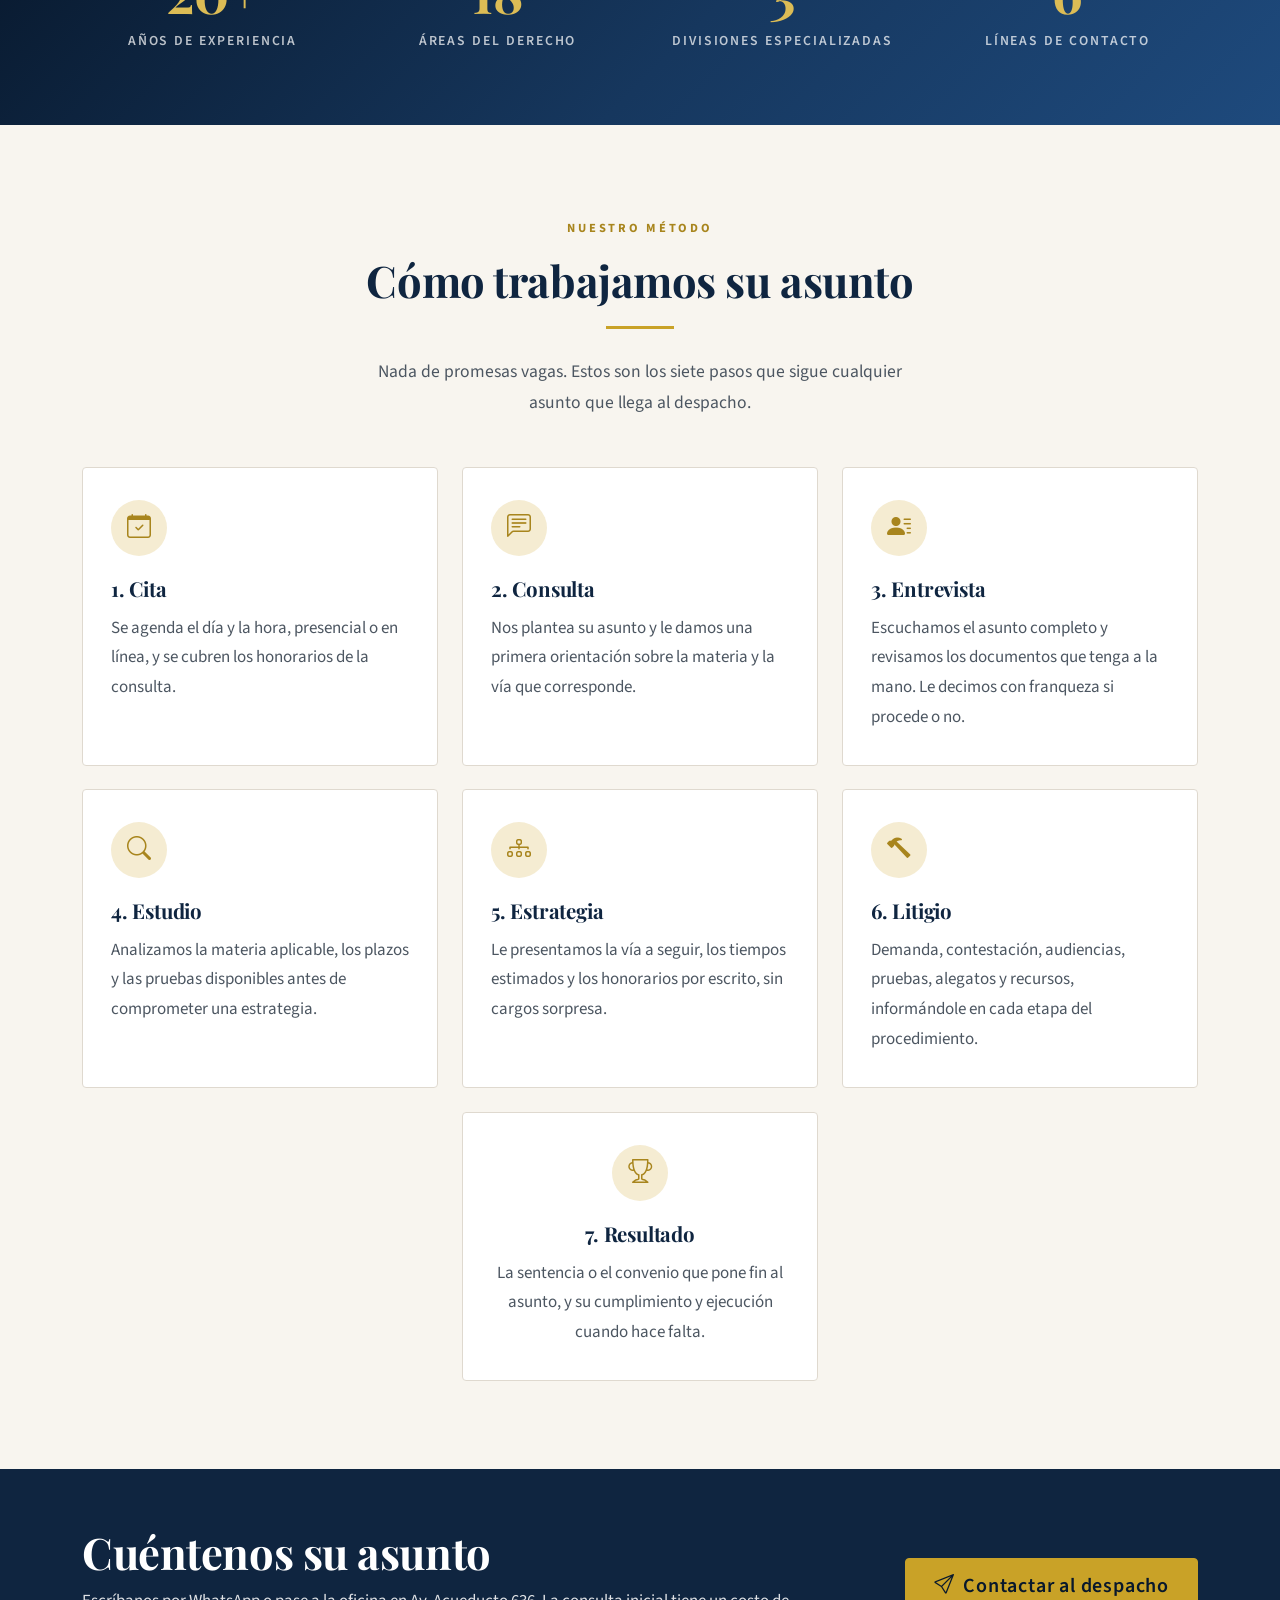
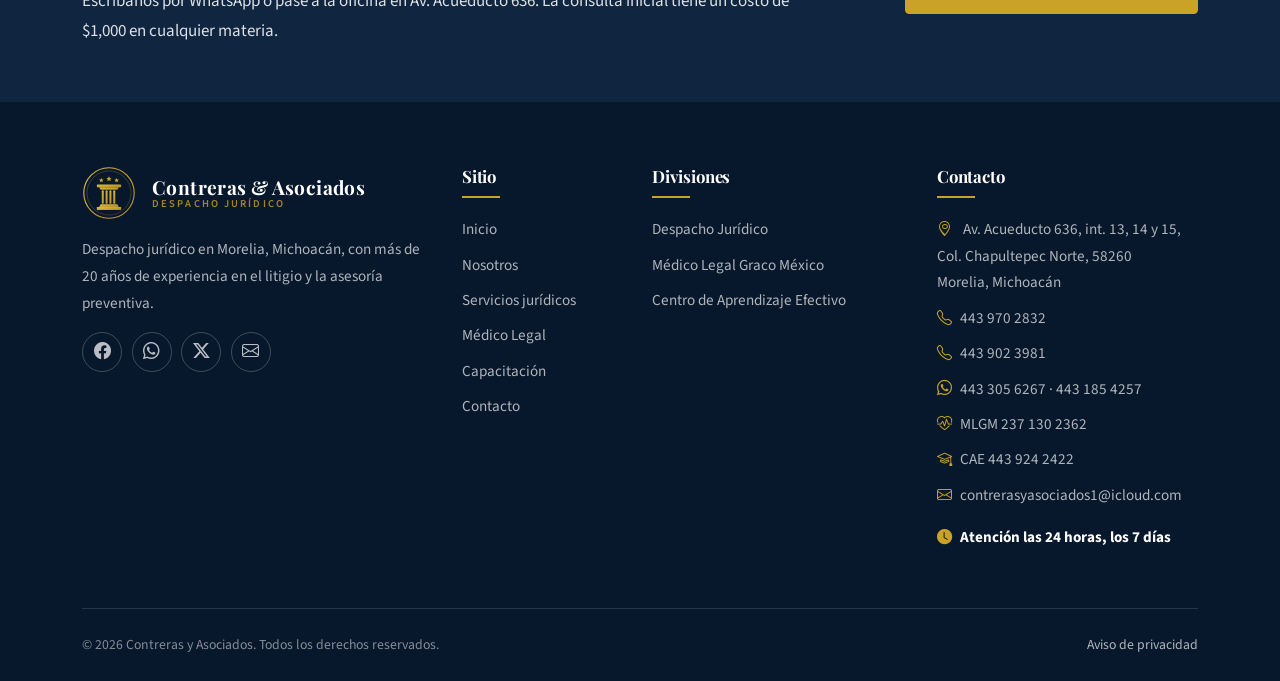
==== commit 522cf77e: "feat(equipo): horario 24 horas y perfiles del personal con secciones Horario: - El despacho atiende " ====
--- a/index.html
+++ b/index.html
@@ -111,9 +111,14 @@
       <div class="container hero-contenido">
         <div class="row align-items-center g-5">
           <div class="col-lg-7">
-            <span class="hero-sello">
-              <i class="bi bi-award-fill"></i> Más de 20 años de experiencia
-            </span>
+            <div class="d-flex flex-wrap gap-2">
+              <span class="hero-sello">
+                <i class="bi bi-award-fill"></i> Más de 20 años de experiencia
+              </span>
+              <span class="hero-sello">
+                <i class="bi bi-clock-fill"></i> Atención las 24 horas
+              </span>
+            </div>
             <h1>Defensa jurídica seria para quienes no pueden permitirse improvisar</h1>
             <hr class="regla-oro">
             <p class="lead">
@@ -177,8 +182,11 @@
               <div class="bloque-contacto">
                 <span class="icono-contacto"><i class="bi bi-clock-history"></i></span>
                 <div>
-                  <h3>Consulta inicial</h3>
-                  <p>$1,000 en cualquier materia, con cita previa.</p>
+                  <h3>Horario</h3>
+                  <p>
+                    Las 24 horas, los 7 días.<br>
+                    Consulta inicial de $1,000 en cualquier materia.
+                  </p>
                 </div>
               </div>
             </div>
@@ -583,6 +591,7 @@
             <li><i class="bi bi-heart-pulse texto-oro me-2"></i>MLGM <a href="tel:+522371302362">237 130 2362</a></li>
             <li><i class="bi bi-mortarboard texto-oro me-2"></i>CAE <a href="tel:+524439242422">443 924 2422</a></li>
             <li><i class="bi bi-envelope texto-oro me-2"></i><a href="mailto:contrerasyasociados1@icloud.com">contrerasyasociados1@icloud.com</a></li>
+            <li class="mt-3"><i class="bi bi-clock-fill texto-oro me-2"></i><strong class="text-white">Atención las 24 horas, los 7 días</strong></li>
           </ul>
         </div>
       </div>
--- a/assets/css/styles.css
+++ b/assets/css/styles.css
@@ -1088,6 +1088,127 @@
 
   .persona {
     width: 100%;
+  }
+}
+
+/* Ventana de perfil del organigrama */
+.perfil-cabecera {
+  position: relative;
+  padding: 2.5rem 2rem 1.75rem;
+  text-align: center;
+  background: linear-gradient(140deg, var(--azul-900), var(--azul-700));
+  color: rgba(255, 255, 255, 0.82);
+  border-radius: calc(var(--radio) - 1px) calc(var(--radio) - 1px) 0 0;
+}
+
+.perfil-cerrar {
+  position: absolute;
+  top: 1rem;
+  right: 1rem;
+  opacity: 0.7;
+}
+
+.perfil-cerrar:hover {
+  opacity: 1;
+}
+
+.perfil-cabecera .persona-foto {
+  width: 128px;
+  height: 128px;
+  border-color: rgba(255, 255, 255, 0.15);
+  box-shadow: 0 0 0 2px var(--oro-500);
+  margin-bottom: 1.15rem;
+}
+
+.perfil-cabecera .modal-title {
+  font-family: var(--fuente-titulo);
+  font-size: 1.6rem;
+  font-weight: 700;
+  color: var(--blanco);
+  margin-bottom: 0.4rem;
+}
+
+.perfil-cargo {
+  font-size: 0.8rem;
+  font-weight: 700;
+  letter-spacing: 0.16em;
+  text-transform: uppercase;
+  color: var(--oro-400);
+  margin-bottom: 0.35rem;
+}
+
+.perfil-area {
+  font-size: 0.98rem;
+  margin-bottom: 0;
+}
+
+.perfil-cedula {
+  display: inline-block;
+  margin: 1rem 0 0;
+  padding: 0.3rem 0.9rem;
+  border: 1px solid rgba(220, 188, 85, 0.45);
+  border-radius: 999px;
+  font-size: 0.8rem;
+  color: var(--oro-400);
+}
+
+.modal-content:has(.perfil-cabecera) {
+  border: 0;
+  border-radius: var(--radio);
+  overflow: hidden;
+}
+
+.perfil-semblanza p {
+  margin-bottom: 0.9rem;
+}
+
+.perfil-semblanza p:last-child {
+  margin-bottom: 0;
+}
+
+.perfil-formacion {
+  margin-top: 1.5rem;
+  padding: 1rem 1.25rem;
+  background: var(--marfil);
+  border-left: 3px solid var(--oro-500);
+  border-radius: 0 var(--radio) var(--radio) 0;
+  font-size: 0.95rem;
+}
+
+.perfil-secciones {
+  margin-top: 1.75rem;
+}
+
+.perfil-secciones:empty {
+  margin-top: 0;
+}
+
+.perfil-secciones .accordion-button {
+  font-size: 1rem;
+  padding: 0.95rem 1.15rem;
+}
+
+.perfil-secciones .accordion-body {
+  padding: 0 1.15rem 1.15rem;
+}
+
+.perfil-secciones .lista-marcada li {
+  margin-bottom: 0.5rem;
+  font-size: 0.95rem;
+}
+
+@media (max-width: 575.98px) {
+  .perfil-cabecera {
+    padding: 2rem 1.25rem 1.5rem;
+  }
+
+  .perfil-cabecera .persona-foto {
+    width: 104px;
+    height: 104px;
+  }
+
+  .perfil-cabecera .modal-title {
+    font-size: 1.35rem;
   }
 }
 
